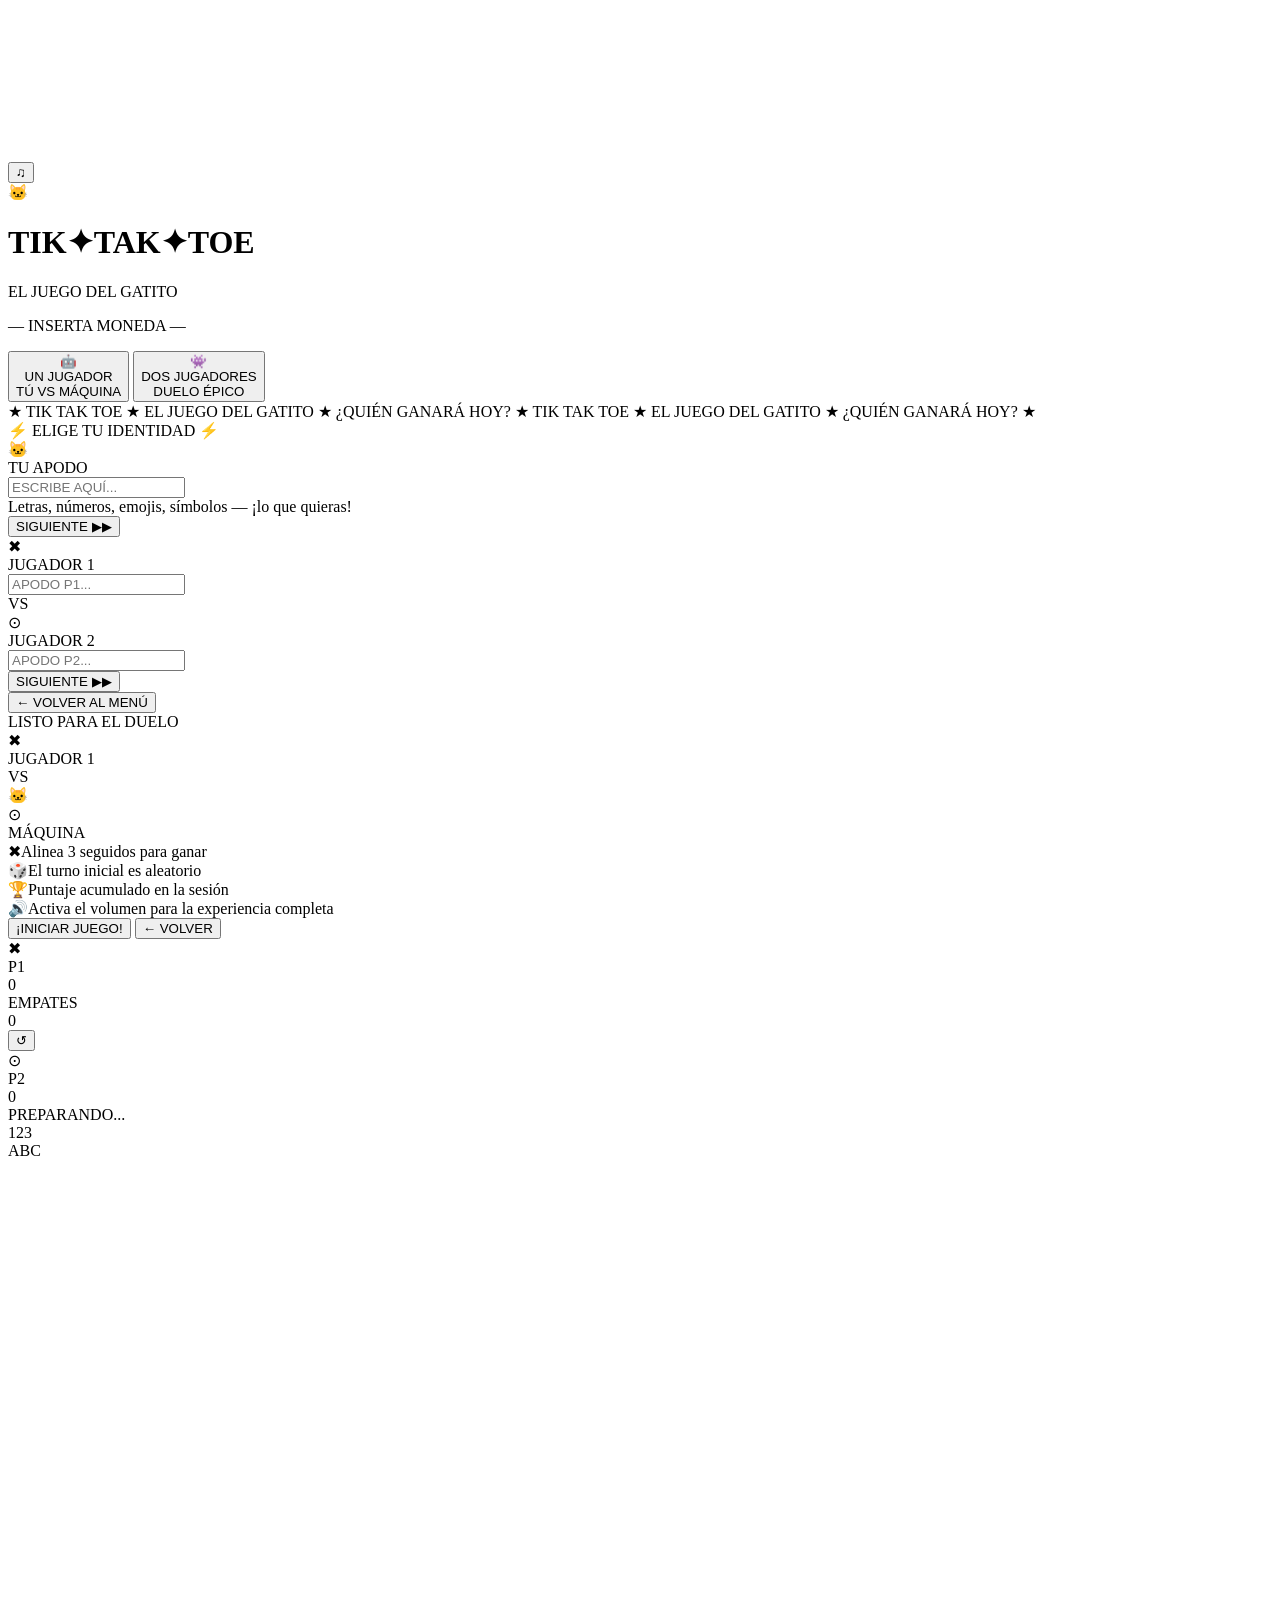
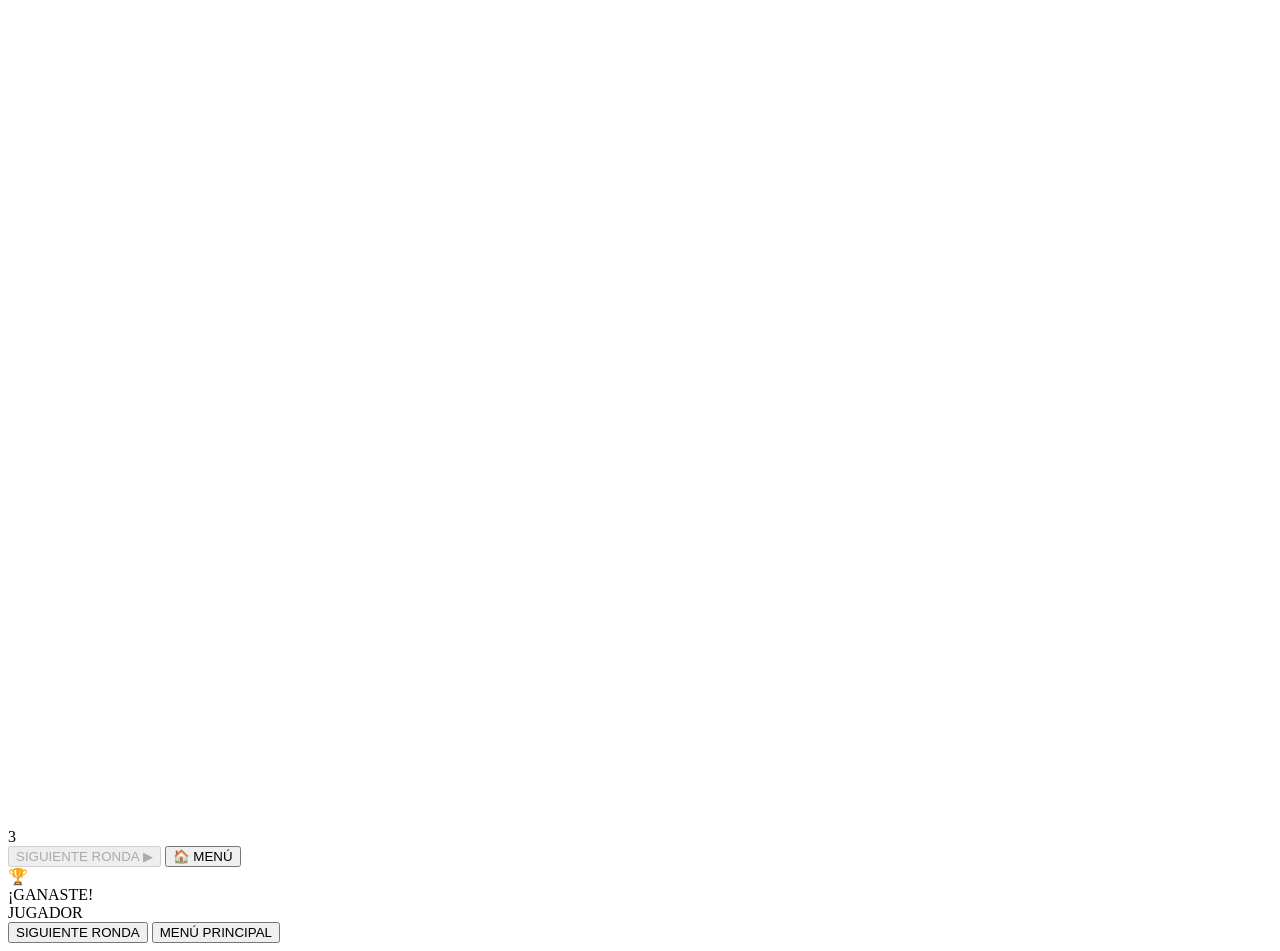
==== TikTakToe/index.html @ 28011b72 "Create index.html" ====
<!DOCTYPE html>
<html lang="es">
<head>
  <meta charset="UTF-8" />
  <meta name="viewport" content="width=device-width, initial-scale=1.0" />
  <title>TIK TAK TOE</title>
  <link rel="preconnect" href="https://fonts.googleapis.com" />
  <link rel="preconnect" href="https://fonts.gstatic.com" crossorigin />
  <link href="https://fonts.googleapis.com/css2?family=Press+Start+2P&family=VT323:wght@400&family=Rajdhani:wght@300;600;700&display=swap" rel="stylesheet" />
  <link rel="stylesheet" href="style.css" />
</head>
<body>

  <!-- BACKGROUND LAYERS -->
  <canvas id="stars"></canvas>
  <div class="bg-grid"></div>
  <div class="bg-orbs">
    <div class="orb orb1"></div>
    <div class="orb orb2"></div>
    <div class="orb orb3"></div>
  </div>

  <!-- AUDIO TOGGLE -->
  <button id="audio-toggle" class="audio-btn" title="Alternar música">♫</button>

  <!-- SPEECH BUBBLE -->
  <div id="speech-bubble" class="speech-bubble hidden">
    <span id="speech-text"></span>
  </div>

  <!-- ═══════════════════════════════════
       SCREEN 1 — MENÚ PRINCIPAL
       ═══════════════════════════════════ -->
  <div id="s-menu" class="screen active">
    <div class="menu-wrap">

      <div class="title-block">
        <div class="title-cat">🐱</div>
        <h1 class="title-arcade">
          <span class="ta-t">TIK</span><span class="ta-sep">✦</span><span class="ta-k">TAK</span><span class="ta-sep">✦</span><span class="ta-e">TOE</span>
        </h1>
        <p class="title-sub">EL JUEGO DEL GATITO</p>
        <p class="title-blink">— INSERTA MONEDA —</p>
      </div>

      <div class="mode-grid">
        <button class="mode-card" id="btn-solo">
          <div class="mc-deco top-left"></div>
          <div class="mc-deco top-right"></div>
          <div class="mc-deco bot-left"></div>
          <div class="mc-deco bot-right"></div>
          <div class="mc-icon">🤖</div>
          <div class="mc-title">UN JUGADOR</div>
          <div class="mc-sub">TÚ VS MÁQUINA</div>
        </button>

        <button class="mode-card" id="btn-duo">
          <div class="mc-deco top-left"></div>
          <div class="mc-deco top-right"></div>
          <div class="mc-deco bot-left"></div>
          <div class="mc-deco bot-right"></div>
          <div class="mc-icon">👾</div>
          <div class="mc-title">DOS JUGADORES</div>
          <div class="mc-sub">DUELO ÉPICO</div>
        </button>
      </div>

      <div class="ticker-wrap">
        <div class="ticker">
          <span>★ TIK TAK TOE ★ EL JUEGO DEL GATITO ★ ¿QUIÉN GANARÁ HOY? ★ TIK TAK TOE ★ EL JUEGO DEL GATITO ★ ¿QUIÉN GANARÁ HOY? ★ </span>
        </div>
      </div>
    </div>
  </div>

  <!-- ═══════════════════════════════════
       SCREEN 2 — REGISTRO DE NOMBRE
       ═══════════════════════════════════ -->
  <div id="s-register" class="screen">
    <div class="register-wrap">
      <div class="reg-hdr">⚡ ELIGE TU IDENTIDAD ⚡</div>

      <!-- SOLO FORM -->
      <div id="reg-solo" class="reg-form hidden">
        <div class="reg-avatar">🐱</div>
        <div class="reg-field-lbl">TU APODO</div>
        <div class="reg-input-wrap">
          <input id="inp-p1" class="reg-input" type="text" maxlength="14"
                 placeholder="ESCRIBE AQUÍ..." autocomplete="off" spellcheck="false" />
        </div>
        <div class="reg-hint">Letras, números, emojis, símbolos — ¡lo que quieras!</div>
        <button class="next-btn" id="btn-reg-solo">SIGUIENTE <span class="arr">▶▶</span></button>
      </div>

      <!-- DUO FORM -->
      <div id="reg-duo" class="reg-form hidden">
        <div class="duo-row">
          <div class="duo-side">
            <div class="reg-avatar x-clr">✖</div>
            <div class="reg-field-lbl">JUGADOR 1</div>
            <div class="reg-input-wrap x-wrap">
              <input id="inp-p1d" class="reg-input x-inp" type="text" maxlength="12"
                     placeholder="APODO P1..." autocomplete="off" spellcheck="false" />
            </div>
          </div>
          <div class="duo-vs">VS</div>
          <div class="duo-side">
            <div class="reg-avatar o-clr">⊙</div>
            <div class="reg-field-lbl">JUGADOR 2</div>
            <div class="reg-input-wrap o-wrap">
              <input id="inp-p2d" class="reg-input o-inp" type="text" maxlength="12"
                     placeholder="APODO P2..." autocomplete="off" spellcheck="false" />
            </div>
          </div>
        </div>
        <button class="next-btn" id="btn-reg-duo">SIGUIENTE <span class="arr">▶▶</span></button>
      </div>

      <button class="back-link" id="btn-back-reg">← VOLVER AL MENÚ</button>
    </div>
  </div>

  <!-- ═══════════════════════════════════
       SCREEN 3 — LOBBY
       ═══════════════════════════════════ -->
  <div id="s-lobby" class="screen">
    <div class="lobby-wrap">
      <div class="lobby-title">LISTO PARA EL DUELO</div>

      <div class="lobby-vs">
        <div class="lv-player x-side">
          <div class="lv-sym x-clr">✖</div>
          <div class="lv-name" id="lob-p1">JUGADOR 1</div>
        </div>
        <div class="lv-middle">
          <div class="lv-vs">VS</div>
          <div class="lv-cat">🐱</div>
        </div>
        <div class="lv-player o-side">
          <div class="lv-sym o-clr">⊙</div>
          <div class="lv-name" id="lob-p2">MÁQUINA</div>
        </div>
      </div>

      <div class="lobby-rules">
        <div class="lr-item"><span>✖</span>Alinea 3 seguidos para ganar</div>
        <div class="lr-item"><span>🎲</span>El turno inicial es aleatorio</div>
        <div class="lr-item"><span>🏆</span>Puntaje acumulado en la sesión</div>
        <div class="lr-item"><span>🔊</span>Activa el volumen para la experiencia completa</div>
      </div>

      <button class="start-btn" id="btn-launch">
        <span>¡INICIAR JUEGO!</span>
        <div class="start-ring"></div>
      </button>

      <button class="back-link" id="btn-back-lobby">← VOLVER</button>
    </div>
  </div>

  <!-- ═══════════════════════════════════
       SCREEN 4 — JUEGO
       ═══════════════════════════════════ -->
  <div id="s-game" class="screen">
    <div class="game-wrap">

      <!-- SCOREBOARD -->
      <div class="scoreboard">
        <div class="sb-card" id="sbc-left">
          <div class="sb-sym x-clr">✖</div>
          <div class="sb-name" id="sb-name-l">P1</div>
          <div class="sb-pts" id="sb-pts-l">0</div>
        </div>
        <div class="sb-mid">
          <div class="sb-draw-lbl">EMPATES</div>
          <div class="sb-draw-n" id="sb-draws">0</div>
          <button class="sb-rst" id="btn-sb-reset" title="Reiniciar puntaje">↺</button>
        </div>
        <div class="sb-card" id="sbc-right">
          <div class="sb-sym o-clr">⊙</div>
          <div class="sb-name" id="sb-name-r">P2</div>
          <div class="sb-pts" id="sb-pts-r">0</div>
        </div>
      </div>

      <!-- TURN BAR -->
      <div class="turn-bar">
        <div class="turn-led" id="turn-led"></div>
        <div class="turn-txt" id="turn-txt">PREPARANDO...</div>
      </div>

      <!-- BOARD -->
      <div class="board-shell">
        <!-- Column labels -->
        <div class="col-labels">
          <span></span><span>1</span><span>2</span><span>3</span>
        </div>
        <div class="board-inner">
          <!-- Row labels -->
          <div class="row-labels">
            <span>A</span><span>B</span><span>C</span>
          </div>
          <div class="board" id="board">
            <div class="cell" data-i="0" data-row="A" data-col="1"></div>
            <div class="cell" data-i="1" data-row="A" data-col="2"></div>
            <div class="cell" data-i="2" data-row="A" data-col="3"></div>
            <div class="cell" data-i="3" data-row="B" data-col="1"></div>
            <div class="cell" data-i="4" data-row="B" data-col="2"></div>
            <div class="cell" data-i="5" data-row="B" data-col="3"></div>
            <div class="cell" data-i="6" data-row="C" data-col="1"></div>
            <div class="cell" data-i="7" data-row="C" data-col="2"></div>
            <div class="cell" data-i="8" data-row="C" data-col="3"></div>
            <svg class="win-svg" id="win-svg" viewBox="0 0 300 300">
              <line id="win-line" x1="0" y1="0" x2="0" y2="0"/>
            </svg>
          </div>
        </div>
      </div>

      <!-- COUNTDOWN OVERLAY (over board) -->
      <div id="cd-overlay" class="cd-overlay hidden">
        <div class="cd-num" id="cd-num">3</div>
      </div>

      <!-- GAME BUTTONS -->
      <div class="game-actions">
        <button class="g-btn primary" id="btn-next" disabled>SIGUIENTE RONDA ▶</button>
        <button class="g-btn ghost"   id="btn-home">🏠 MENÚ</button>
      </div>

    </div>
  </div>

  <!-- ═══════════════════════════════════
       MODAL RESULTADO
       ═══════════════════════════════════ -->
  <div id="modal" class="modal hidden">
    <div class="modal-box">
      <div class="modal-emoji" id="m-emoji">🏆</div>
      <div class="modal-title" id="m-title">¡GANASTE!</div>
      <div class="modal-sub"   id="m-sub">JUGADOR</div>
      <div class="modal-actions">
        <button class="g-btn primary" id="m-btn-next">SIGUIENTE RONDA</button>
        <button class="g-btn ghost"   id="m-btn-menu">MENÚ PRINCIPAL</button>
      </div>
    </div>
  </div>

  <script src="game.js"></script>
</body>
</html>
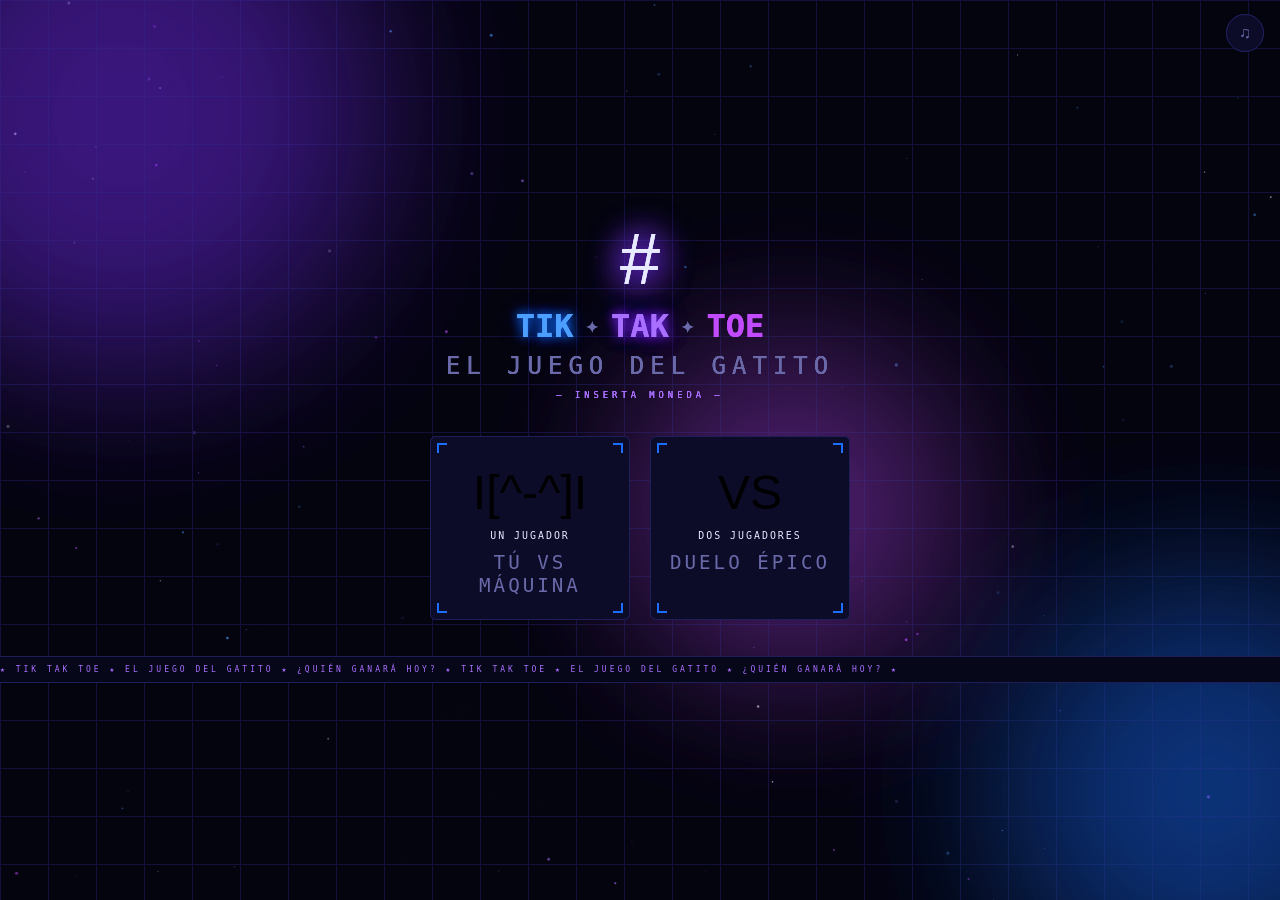
==== commit 95624571: "Update index.html" ====
--- a/TikTakToe/index.html
+++ b/TikTakToe/index.html
@@ -35,7 +35,7 @@
     <div class="menu-wrap">
 
       <div class="title-block">
-        <div class="title-cat">🐱</div>
+        <div class="title-cat">#</div>
         <h1 class="title-arcade">
           <span class="ta-t">TIK</span><span class="ta-sep">✦</span><span class="ta-k">TAK</span><span class="ta-sep">✦</span><span class="ta-e">TOE</span>
         </h1>
@@ -49,7 +49,7 @@
           <div class="mc-deco top-right"></div>
           <div class="mc-deco bot-left"></div>
           <div class="mc-deco bot-right"></div>
-          <div class="mc-icon">🤖</div>
+          <div class="mc-icon">I[^-^]I</div>
           <div class="mc-title">UN JUGADOR</div>
           <div class="mc-sub">TÚ VS MÁQUINA</div>
         </button>
@@ -59,7 +59,7 @@
           <div class="mc-deco top-right"></div>
           <div class="mc-deco bot-left"></div>
           <div class="mc-deco bot-right"></div>
-          <div class="mc-icon">👾</div>
+          <div class="mc-icon">VS</div>
           <div class="mc-title">DOS JUGADORES</div>
           <div class="mc-sub">DUELO ÉPICO</div>
         </button>
@@ -78,17 +78,17 @@
        ═══════════════════════════════════ -->
   <div id="s-register" class="screen">
     <div class="register-wrap">
-      <div class="reg-hdr">⚡ ELIGE TU IDENTIDAD ⚡</div>
+      <div class="reg-hdr">ELIGE TU APODO</div>
 
       <!-- SOLO FORM -->
       <div id="reg-solo" class="reg-form hidden">
-        <div class="reg-avatar">🐱</div>
+        <div class="reg-avatar">#</div>
         <div class="reg-field-lbl">TU APODO</div>
         <div class="reg-input-wrap">
           <input id="inp-p1" class="reg-input" type="text" maxlength="14"
                  placeholder="ESCRIBE AQUÍ..." autocomplete="off" spellcheck="false" />
         </div>
-        <div class="reg-hint">Letras, números, emojis, símbolos — ¡lo que quieras!</div>
+        <div class="reg-hint">PON TU APODO COMO QUIERAS</div>
         <button class="next-btn" id="btn-reg-solo">SIGUIENTE <span class="arr">▶▶</span></button>
       </div>
 
@@ -113,10 +113,10 @@
             </div>
           </div>
         </div>
-        <button class="next-btn" id="btn-reg-duo">SIGUIENTE <span class="arr">▶▶</span></button>
-      </div>
-
-      <button class="back-link" id="btn-back-reg">← VOLVER AL MENÚ</button>
+        <button class="next-btn" id="btn-reg-duo">SIGUIENTE <span class="arr">--></span></button>
+      </div>
+
+      <button class="back-link" id="btn-back-reg">← VOLVER AL MENU</button>
     </div>
   </div>
 
@@ -134,7 +134,7 @@
         </div>
         <div class="lv-middle">
           <div class="lv-vs">VS</div>
-          <div class="lv-cat">🐱</div>
+          <div class="lv-cat">#</div>
         </div>
         <div class="lv-player o-side">
           <div class="lv-sym o-clr">⊙</div>
@@ -143,10 +143,9 @@
       </div>
 
       <div class="lobby-rules">
-        <div class="lr-item"><span>✖</span>Alinea 3 seguidos para ganar</div>
-        <div class="lr-item"><span>🎲</span>El turno inicial es aleatorio</div>
-        <div class="lr-item"><span>🏆</span>Puntaje acumulado en la sesión</div>
-        <div class="lr-item"><span>🔊</span>Activa el volumen para la experiencia completa</div>
+        <div class="lr-item"><span>X/O</span>Alinea 3 seguidos para ganar</div>
+        <div class="lr-item"><span>[/]</span>El turno inicial es aleatorio</div>
+        <div class="lr-item"><span>[A+]</span>Puntaje acumulado en la sesión</div>
       </div>
 
       <button class="start-btn" id="btn-launch">
@@ -225,7 +224,7 @@
       <!-- GAME BUTTONS -->
       <div class="game-actions">
         <button class="g-btn primary" id="btn-next" disabled>SIGUIENTE RONDA ▶</button>
-        <button class="g-btn ghost"   id="btn-home">🏠 MENÚ</button>
+        <button class="g-btn ghost"   id="btn-home">MENU</button>
       </div>
 
     </div>
@@ -236,7 +235,7 @@
        ═══════════════════════════════════ -->
   <div id="modal" class="modal hidden">
     <div class="modal-box">
-      <div class="modal-emoji" id="m-emoji">🏆</div>
+      <div class="modal-emoji" id="m-emoji">T[^.^]T</div>
       <div class="modal-title" id="m-title">¡GANASTE!</div>
       <div class="modal-sub"   id="m-sub">JUGADOR</div>
       <div class="modal-actions">
@@ -249,3 +248,503 @@
   <script src="game.js"></script>
 </body>
 </html>
+<!DOCTYPE html>
+<html lang="es">
+<head>
+  <meta charset="UTF-8" />
+  <meta name="viewport" content="width=device-width, initial-scale=1.0" />
+  <title>TIK TAK TOE</title>
+  <link rel="preconnect" href="https://fonts.googleapis.com" />
+  <link rel="preconnect" href="https://fonts.gstatic.com" crossorigin />
+  <link href="https://fonts.googleapis.com/css2?family=Press+Start+2P&family=VT323:wght@400&family=Rajdhani:wght@300;600;700&display=swap" rel="stylesheet" />
+  <link rel="stylesheet" href="style.css" />
+</head>
+<body>
+
+  <!-- BACKGROUND LAYERS -->
+  <canvas id="stars"></canvas>
+  <div class="bg-grid"></div>
+  <div class="bg-orbs">
+    <div class="orb orb1"></div>
+    <div class="orb orb2"></div>
+    <div class="orb orb3"></div>
+  </div>
+
+  <!-- AUDIO TOGGLE -->
+  <button id="audio-toggle" class="audio-btn" title="Alternar música">♫</button>
+
+  <!-- SPEECH BUBBLE -->
+  <div id="speech-bubble" class="speech-bubble hidden">
+    <span id="speech-text"></span>
+  </div>
+
+  <!-- ═══════════════════════════════════
+       SCREEN 1 — MENÚ PRINCIPAL
+       ═══════════════════════════════════ -->
+  <div id="s-menu" class="screen active">
+    <div class="menu-wrap">
+
+      <div class="title-block">
+        <div class="title-cat">#</div>
+        <h1 class="title-arcade">
+          <span class="ta-t">TIK</span><span class="ta-sep">✦</span><span class="ta-k">TAK</span><span class="ta-sep">✦</span><span class="ta-e">TOE</span>
+        </h1>
+        <p class="title-sub">EL JUEGO DEL GATITO</p>
+        <p class="title-blink">— INSERTA MONEDA —</p>
+      </div>
+
+      <div class="mode-grid">
+        <button class="mode-card" id="btn-solo">
+          <div class="mc-deco top-left"></div>
+          <div class="mc-deco top-right"></div>
+          <div class="mc-deco bot-left"></div>
+          <div class="mc-deco bot-right"></div>
+          <div class="mc-icon">I[^-^]I</div>
+          <div class="mc-title">UN JUGADOR</div>
+          <div class="mc-sub">TÚ VS MÁQUINA</div>
+        </button>
+
+        <button class="mode-card" id="btn-duo">
+          <div class="mc-deco top-left"></div>
+          <div class="mc-deco top-right"></div>
+          <div class="mc-deco bot-left"></div>
+          <div class="mc-deco bot-right"></div>
+          <div class="mc-icon">VS</div>
+          <div class="mc-title">DOS JUGADORES</div>
+          <div class="mc-sub">DUELO ÉPICO</div>
+        </button>
+      </div>
+
+      <div class="ticker-wrap">
+        <div class="ticker">
+          <span>★ TIK TAK TOE ★ EL JUEGO DEL GATITO ★ ¿QUIÉN GANARÁ HOY? ★ TIK TAK TOE ★ EL JUEGO DEL GATITO ★ ¿QUIÉN GANARÁ HOY? ★ </span>
+        </div>
+      </div>
+    </div>
+  </div>
+
+  <!-- ═══════════════════════════════════
+       SCREEN 2 — REGISTRO DE NOMBRE
+       ═══════════════════════════════════ -->
+  <div id="s-register" class="screen">
+    <div class="register-wrap">
+      <div class="reg-hdr">ELIGE TU APODO</div>
+
+      <!-- SOLO FORM -->
+      <div id="reg-solo" class="reg-form hidden">
+        <div class="reg-avatar">#</div>
+        <div class="reg-field-lbl">TU APODO</div>
+        <div class="reg-input-wrap">
+          <input id="inp-p1" class="reg-input" type="text" maxlength="14"
+                 placeholder="ESCRIBE AQUÍ..." autocomplete="off" spellcheck="false" />
+        </div>
+        <div class="reg-hint">PON TU APODO COMO QUIERAS</div>
+        <button class="next-btn" id="btn-reg-solo">SIGUIENTE <span class="arr">▶▶</span></button>
+      </div>
+
+      <!-- DUO FORM -->
+      <div id="reg-duo" class="reg-form hidden">
+        <div class="duo-row">
+          <div class="duo-side">
+            <div class="reg-avatar x-clr">✖</div>
+            <div class="reg-field-lbl">JUGADOR 1</div>
+            <div class="reg-input-wrap x-wrap">
+              <input id="inp-p1d" class="reg-input x-inp" type="text" maxlength="12"
+                     placeholder="APODO P1..." autocomplete="off" spellcheck="false" />
+            </div>
+          </div>
+          <div class="duo-vs">VS</div>
+          <div class="duo-side">
+            <div class="reg-avatar o-clr">⊙</div>
+            <div class="reg-field-lbl">JUGADOR 2</div>
+            <div class="reg-input-wrap o-wrap">
+              <input id="inp-p2d" class="reg-input o-inp" type="text" maxlength="12"
+                     placeholder="APODO P2..." autocomplete="off" spellcheck="false" />
+            </div>
+          </div>
+        </div>
+        <button class="next-btn" id="btn-reg-duo">SIGUIENTE <span class="arr">--></span></button>
+      </div>
+
+      <button class="back-link" id="btn-back-reg">← VOLVER AL MENU</button>
+    </div>
+  </div>
+
+  <!-- ═══════════════════════════════════
+       SCREEN 3 — LOBBY
+       ═══════════════════════════════════ -->
+  <div id="s-lobby" class="screen">
+    <div class="lobby-wrap">
+      <div class="lobby-title">LISTO PARA EL DUELO</div>
+
+      <div class="lobby-vs">
+        <div class="lv-player x-side">
+          <div class="lv-sym x-clr">✖</div>
+          <div class="lv-name" id="lob-p1">JUGADOR 1</div>
+        </div>
+        <div class="lv-middle">
+          <div class="lv-vs">VS</div>
+          <div class="lv-cat">#</div>
+        </div>
+        <div class="lv-player o-side">
+          <div class="lv-sym o-clr">⊙</div>
+          <div class="lv-name" id="lob-p2">MÁQUINA</div>
+        </div>
+      </div>
+
+      <div class="lobby-rules">
+        <div class="lr-item"><span>X/O</span>Alinea 3 seguidos para ganar</div>
+        <div class="lr-item"><span>[/]</span>El turno inicial es aleatorio</div>
+        <div class="lr-item"><span>[A+]</span>Puntaje acumulado en la sesión</div>
+      </div>
+
+      <button class="start-btn" id="btn-launch">
+        <span>¡INICIAR JUEGO!</span>
+        <div class="start-ring"></div>
+      </button>
+
+      <button class="back-link" id="btn-back-lobby">← VOLVER</button>
+    </div>
+  </div>
+
+  <!-- ═══════════════════════════════════
+       SCREEN 4 — JUEGO
+       ═══════════════════════════════════ -->
+  <div id="s-game" class="screen">
+    <div class="game-wrap">
+
+      <!-- SCOREBOARD -->
+      <div class="scoreboard">
+        <div class="sb-card" id="sbc-left">
+          <div class="sb-sym x-clr">✖</div>
+          <div class="sb-name" id="sb-name-l">P1</div>
+          <div class="sb-pts" id="sb-pts-l">0</div>
+        </div>
+        <div class="sb-mid">
+          <div class="sb-draw-lbl">EMPATES</div>
+          <div class="sb-draw-n" id="sb-draws">0</div>
+          <button class="sb-rst" id="btn-sb-reset" title="Reiniciar puntaje">↺</button>
+        </div>
+        <div class="sb-card" id="sbc-right">
+          <div class="sb-sym o-clr">⊙</div>
+          <div class="sb-name" id="sb-name-r">P2</div>
+          <div class="sb-pts" id="sb-pts-r">0</div>
+        </div>
+      </div>
+
+      <!-- TURN BAR -->
+      <div class="turn-bar">
+        <div class="turn-led" id="turn-led"></div>
+        <div class="turn-txt" id="turn-txt">PREPARANDO...</div>
+      </div>
+
+      <!-- BOARD -->
+      <div class="board-shell">
+        <!-- Column labels -->
+        <div class="col-labels">
+          <span></span><span>1</span><span>2</span><span>3</span>
+        </div>
+        <div class="board-inner">
+          <!-- Row labels -->
+          <div class="row-labels">
+            <span>A</span><span>B</span><span>C</span>
+          </div>
+          <div class="board" id="board">
+            <div class="cell" data-i="0" data-row="A" data-col="1"></div>
+            <div class="cell" data-i="1" data-row="A" data-col="2"></div>
+            <div class="cell" data-i="2" data-row="A" data-col="3"></div>
+            <div class="cell" data-i="3" data-row="B" data-col="1"></div>
+            <div class="cell" data-i="4" data-row="B" data-col="2"></div>
+            <div class="cell" data-i="5" data-row="B" data-col="3"></div>
+            <div class="cell" data-i="6" data-row="C" data-col="1"></div>
+            <div class="cell" data-i="7" data-row="C" data-col="2"></div>
+            <div class="cell" data-i="8" data-row="C" data-col="3"></div>
+            <svg class="win-svg" id="win-svg" viewBox="0 0 300 300">
+              <line id="win-line" x1="0" y1="0" x2="0" y2="0"/>
+            </svg>
+          </div>
+        </div>
+      </div>
+
+      <!-- COUNTDOWN OVERLAY (over board) -->
+      <div id="cd-overlay" class="cd-overlay hidden">
+        <div class="cd-num" id="cd-num">3</div>
+      </div>
+
+      <!-- GAME BUTTONS -->
+      <div class="game-actions">
+        <button class="g-btn primary" id="btn-next" disabled>SIGUIENTE RONDA ▶</button>
+        <button class="g-btn ghost"   id="btn-home">MENU</button>
+      </div>
+
+    </div>
+  </div>
+
+  <!-- ═══════════════════════════════════
+       MODAL RESULTADO
+       ═══════════════════════════════════ -->
+  <div id="modal" class="modal hidden">
+    <div class="modal-box">
+      <div class="modal-emoji" id="m-emoji">T[^.^]T</div>
+      <div class="modal-title" id="m-title">¡GANASTE!</div>
+      <div class="modal-sub"   id="m-sub">JUGADOR</div>
+      <div class="modal-actions">
+        <button class="g-btn primary" id="m-btn-next">SIGUIENTE RONDA</button>
+        <button class="g-btn ghost"   id="m-btn-menu">MENÚ PRINCIPAL</button>
+      </div>
+    </div>
+  </div>
+
+  <script src="game.js"></script>
+</body>
+</html>
+<!DOCTYPE html>
+<html lang="es">
+<head>
+  <meta charset="UTF-8" />
+  <meta name="viewport" content="width=device-width, initial-scale=1.0" />
+  <title>TIK TAK TOE</title>
+  <link rel="preconnect" href="https://fonts.googleapis.com" />
+  <link rel="preconnect" href="https://fonts.gstatic.com" crossorigin />
+  <link href="https://fonts.googleapis.com/css2?family=Press+Start+2P&family=VT323:wght@400&family=Rajdhani:wght@300;600;700&display=swap" rel="stylesheet" />
+  <link rel="stylesheet" href="style.css" />
+</head>
+<body>
+
+  <!-- BACKGROUND LAYERS -->
+  <canvas id="stars"></canvas>
+  <div class="bg-grid"></div>
+  <div class="bg-orbs">
+    <div class="orb orb1"></div>
+    <div class="orb orb2"></div>
+    <div class="orb orb3"></div>
+  </div>
+
+  <!-- AUDIO TOGGLE -->
+  <button id="audio-toggle" class="audio-btn" title="Alternar música">♫</button>
+
+  <!-- SPEECH BUBBLE -->
+  <div id="speech-bubble" class="speech-bubble hidden">
+    <span id="speech-text"></span>
+  </div>
+
+  <!-- ═══════════════════════════════════
+       SCREEN 1 — MENÚ PRINCIPAL
+       ═══════════════════════════════════ -->
+  <div id="s-menu" class="screen active">
+    <div class="menu-wrap">
+
+      <div class="title-block">
+        <div class="title-cat">#</div>
+        <h1 class="title-arcade">
+          <span class="ta-t">TIK</span><span class="ta-sep">✦</span><span class="ta-k">TAK</span><span class="ta-sep">✦</span><span class="ta-e">TOE</span>
+        </h1>
+        <p class="title-sub">EL JUEGO DEL GATITO</p>
+        <p class="title-blink">— INSERTA MONEDA —</p>
+      </div>
+
+      <div class="mode-grid">
+        <button class="mode-card" id="btn-solo">
+          <div class="mc-deco top-left"></div>
+          <div class="mc-deco top-right"></div>
+          <div class="mc-deco bot-left"></div>
+          <div class="mc-deco bot-right"></div>
+          <div class="mc-icon">I[^-^]I</div>
+          <div class="mc-title">UN JUGADOR</div>
+          <div class="mc-sub">TÚ VS MÁQUINA</div>
+        </button>
+
+        <button class="mode-card" id="btn-duo">
+          <div class="mc-deco top-left"></div>
+          <div class="mc-deco top-right"></div>
+          <div class="mc-deco bot-left"></div>
+          <div class="mc-deco bot-right"></div>
+          <div class="mc-icon">VS</div>
+          <div class="mc-title">DOS JUGADORES</div>
+          <div class="mc-sub">DUELO ÉPICO</div>
+        </button>
+      </div>
+
+      <div class="ticker-wrap">
+        <div class="ticker">
+          <span>★ TIK TAK TOE ★ EL JUEGO DEL GATITO ★ ¿QUIÉN GANARÁ HOY? ★ TIK TAK TOE ★ EL JUEGO DEL GATITO ★ ¿QUIÉN GANARÁ HOY? ★ </span>
+        </div>
+      </div>
+    </div>
+  </div>
+
+  <!-- ═══════════════════════════════════
+       SCREEN 2 — REGISTRO DE NOMBRE
+       ═══════════════════════════════════ -->
+  <div id="s-register" class="screen">
+    <div class="register-wrap">
+      <div class="reg-hdr">ELIGE TU APODO</div>
+
+      <!-- SOLO FORM -->
+      <div id="reg-solo" class="reg-form hidden">
+        <div class="reg-avatar">#</div>
+        <div class="reg-field-lbl">TU APODO</div>
+        <div class="reg-input-wrap">
+          <input id="inp-p1" class="reg-input" type="text" maxlength="14"
+                 placeholder="ESCRIBE AQUÍ..." autocomplete="off" spellcheck="false" />
+        </div>
+        <div class="reg-hint">PON TU APODO COMO QUIERAS</div>
+        <button class="next-btn" id="btn-reg-solo">SIGUIENTE <span class="arr">▶▶</span></button>
+      </div>
+
+      <!-- DUO FORM -->
+      <div id="reg-duo" class="reg-form hidden">
+        <div class="duo-row">
+          <div class="duo-side">
+            <div class="reg-avatar x-clr">✖</div>
+            <div class="reg-field-lbl">JUGADOR 1</div>
+            <div class="reg-input-wrap x-wrap">
+              <input id="inp-p1d" class="reg-input x-inp" type="text" maxlength="12"
+                     placeholder="APODO P1..." autocomplete="off" spellcheck="false" />
+            </div>
+          </div>
+          <div class="duo-vs">VS</div>
+          <div class="duo-side">
+            <div class="reg-avatar o-clr">⊙</div>
+            <div class="reg-field-lbl">JUGADOR 2</div>
+            <div class="reg-input-wrap o-wrap">
+              <input id="inp-p2d" class="reg-input o-inp" type="text" maxlength="12"
+                     placeholder="APODO P2..." autocomplete="off" spellcheck="false" />
+            </div>
+          </div>
+        </div>
+        <button class="next-btn" id="btn-reg-duo">SIGUIENTE <span class="arr">--></span></button>
+      </div>
+
+      <button class="back-link" id="btn-back-reg">← VOLVER AL MENU</button>
+    </div>
+  </div>
+
+  <!-- ═══════════════════════════════════
+       SCREEN 3 — LOBBY
+       ═══════════════════════════════════ -->
+  <div id="s-lobby" class="screen">
+    <div class="lobby-wrap">
+      <div class="lobby-title">LISTO PARA EL DUELO</div>
+
+      <div class="lobby-vs">
+        <div class="lv-player x-side">
+          <div class="lv-sym x-clr">✖</div>
+          <div class="lv-name" id="lob-p1">JUGADOR 1</div>
+        </div>
+        <div class="lv-middle">
+          <div class="lv-vs">VS</div>
+          <div class="lv-cat">#</div>
+        </div>
+        <div class="lv-player o-side">
+          <div class="lv-sym o-clr">⊙</div>
+          <div class="lv-name" id="lob-p2">MÁQUINA</div>
+        </div>
+      </div>
+
+      <div class="lobby-rules">
+        <div class="lr-item"><span>X/O</span>Alinea 3 seguidos para ganar</div>
+        <div class="lr-item"><span>[/]</span>El turno inicial es aleatorio</div>
+        <div class="lr-item"><span>[A+]</span>Puntaje acumulado en la sesión</div>
+      </div>
+
+      <button class="start-btn" id="btn-launch">
+        <span>¡INICIAR JUEGO!</span>
+        <div class="start-ring"></div>
+      </button>
+
+      <button class="back-link" id="btn-back-lobby">← VOLVER</button>
+    </div>
+  </div>
+
+  <!-- ═══════════════════════════════════
+       SCREEN 4 — JUEGO
+       ═══════════════════════════════════ -->
+  <div id="s-game" class="screen">
+    <div class="game-wrap">
+
+      <!-- SCOREBOARD -->
+      <div class="scoreboard">
+        <div class="sb-card" id="sbc-left">
+          <div class="sb-sym x-clr">✖</div>
+          <div class="sb-name" id="sb-name-l">P1</div>
+          <div class="sb-pts" id="sb-pts-l">0</div>
+        </div>
+        <div class="sb-mid">
+          <div class="sb-draw-lbl">EMPATES</div>
+          <div class="sb-draw-n" id="sb-draws">0</div>
+          <button class="sb-rst" id="btn-sb-reset" title="Reiniciar puntaje">↺</button>
+        </div>
+        <div class="sb-card" id="sbc-right">
+          <div class="sb-sym o-clr">⊙</div>
+          <div class="sb-name" id="sb-name-r">P2</div>
+          <div class="sb-pts" id="sb-pts-r">0</div>
+        </div>
+      </div>
+
+      <!-- TURN BAR -->
+      <div class="turn-bar">
+        <div class="turn-led" id="turn-led"></div>
+        <div class="turn-txt" id="turn-txt">PREPARANDO...</div>
+      </div>
+
+      <!-- BOARD -->
+      <div class="board-shell">
+        <!-- Column labels -->
+        <div class="col-labels">
+          <span></span><span>1</span><span>2</span><span>3</span>
+        </div>
+        <div class="board-inner">
+          <!-- Row labels -->
+          <div class="row-labels">
+            <span>A</span><span>B</span><span>C</span>
+          </div>
+          <div class="board" id="board">
+            <div class="cell" data-i="0" data-row="A" data-col="1"></div>
+            <div class="cell" data-i="1" data-row="A" data-col="2"></div>
+            <div class="cell" data-i="2" data-row="A" data-col="3"></div>
+            <div class="cell" data-i="3" data-row="B" data-col="1"></div>
+            <div class="cell" data-i="4" data-row="B" data-col="2"></div>
+            <div class="cell" data-i="5" data-row="B" data-col="3"></div>
+            <div class="cell" data-i="6" data-row="C" data-col="1"></div>
+            <div class="cell" data-i="7" data-row="C" data-col="2"></div>
+            <div class="cell" data-i="8" data-row="C" data-col="3"></div>
+            <svg class="win-svg" id="win-svg" viewBox="0 0 300 300">
+              <line id="win-line" x1="0" y1="0" x2="0" y2="0"/>
+            </svg>
+          </div>
+        </div>
+      </div>
+
+      <!-- COUNTDOWN OVERLAY (over board) -->
+      <div id="cd-overlay" class="cd-overlay hidden">
+        <div class="cd-num" id="cd-num">3</div>
+      </div>
+
+      <!-- GAME BUTTONS -->
+      <div class="game-actions">
+        <button class="g-btn primary" id="btn-next" disabled>SIGUIENTE RONDA ▶</button>
+        <button class="g-btn ghost"   id="btn-home">MENU</button>
+      </div>
+
+    </div>
+  </div>
+
+  <!-- ═══════════════════════════════════
+       MODAL RESULTADO
+       ═══════════════════════════════════ -->
+  <div id="modal" class="modal hidden">
+    <div class="modal-box">
+      <div class="modal-emoji" id="m-emoji">T[^.^]T</div>
+      <div class="modal-title" id="m-title">¡GANASTE!</div>
+      <div class="modal-sub"   id="m-sub">JUGADOR</div>
+      <div class="modal-actions">
+        <button class="g-btn primary" id="m-btn-next">SIGUIENTE RONDA</button>
+        <button class="g-btn ghost"   id="m-btn-menu">MENÚ PRINCIPAL</button>
+      </div>
+    </div>
+  </div>
+
+  <script src="game.js"></script>
+</body>
+</html>
--- a/TikTakToe/style.css
+++ b/TikTakToe/style.css
@@ -0,0 +1,733 @@
+/* ═══════════════════════════════════════════════════════════════
+   TIK TAK TOE — Retro Blue / Purple / White / Black Design System
+   ═══════════════════════════════════════════════════════════════ */
+
+:root {
+  /* Palette */
+  --black:     #04040f;
+  --deep:      #07071a;
+  --panel:     #0c0c28;
+  --border:    #1e1e5a;
+  --blue:      #1a6fff;
+  --blue-lt:   #4d9fff;
+  --purple:    #7b2fff;
+  --purple-lt: #a96fff;
+  --violet:    #c24bff;
+  --white:     #e8eaff;
+  --white-dim: #6a6aaa;
+
+  /* Semantics */
+  --x-clr:    #ff4d8f;
+  --o-clr:    #4ddfff;
+  --win-clr:  #ffffff;
+
+  /* Glows */
+  --glow-blue:   0 0 12px #1a6fff88, 0 0 30px #1a6fff33;
+  --glow-purple: 0 0 12px #7b2fff88, 0 0 30px #7b2fff33;
+  --glow-white:  0 0 10px #ffffff66, 0 0 24px #ffffff22;
+  --glow-x:      0 0 10px #ff4d8f88, 0 0 24px #ff4d8f33;
+  --glow-o:      0 0 10px #4ddfff88, 0 0 24px #4ddfff33;
+
+  /* Fonts */
+  --f-arcade: 'Press Start 2P', monospace;
+  --f-vt:     'VT323', monospace;
+  --f-ui:     'Rajdhani', sans-serif;
+
+  /* Board */
+  --cell: min(27vw, 92px);
+  --gap:  4px;
+}
+
+*, *::before, *::after { box-sizing: border-box; margin: 0; padding: 0; }
+
+html, body {
+  height: 100%;
+  background: var(--black);
+  color: var(--white);
+  font-family: var(--f-ui);
+  overflow: hidden;
+  cursor: default;
+}
+
+/* ── BACKGROUND ─────────────────────────────────────────────── */
+#stars {
+  position: fixed; inset: 0; z-index: 0;
+  pointer-events: none;
+}
+
+.bg-grid {
+  position: fixed; inset: 0; z-index: 1;
+  background-image:
+    linear-gradient(var(--border) 1px, transparent 1px),
+    linear-gradient(90deg, var(--border) 1px, transparent 1px);
+  background-size: 48px 48px;
+  opacity: 0.25;
+  pointer-events: none;
+}
+
+.bg-orbs { position: fixed; inset: 0; z-index: 1; pointer-events: none; overflow: hidden; }
+.orb {
+  position: absolute;
+  border-radius: 50%;
+  filter: blur(90px);
+  opacity: 0.18;
+  animation: drift 18s ease-in-out infinite alternate;
+}
+.orb1 { width: 500px; height: 500px; background: var(--purple); top: -15%; left: -10%; animation-delay: 0s; }
+.orb2 { width: 400px; height: 400px; background: var(--blue);   bottom: -10%; right: -10%; animation-delay: -6s; }
+.orb3 { width: 300px; height: 300px; background: var(--violet); top: 40%; left: 50%; animation-delay: -12s; }
+@keyframes drift {
+  from { transform: translate(0,0) scale(1); }
+  to   { transform: translate(40px,30px) scale(1.12); }
+}
+
+/* ── AUDIO BTN ──────────────────────────────────────────────── */
+.audio-btn {
+  position: fixed; top: 14px; right: 16px; z-index: 900;
+  background: var(--panel);
+  border: 1px solid var(--border);
+  border-radius: 50%;
+  width: 38px; height: 38px;
+  color: var(--white-dim);
+  font-size: 1rem;
+  cursor: pointer;
+  transition: all .2s;
+  display: flex; align-items: center; justify-content: center;
+}
+.audio-btn:hover { border-color: var(--blue); color: var(--blue); box-shadow: var(--glow-blue); }
+.audio-btn.on    { border-color: var(--purple); color: var(--purple); box-shadow: var(--glow-purple); }
+
+/* ── SPEECH BUBBLE ──────────────────────────────────────────── */
+.speech-bubble {
+  position: fixed; bottom: 24px; left: 50%; transform: translateX(-50%);
+  z-index: 800;
+  background: var(--panel);
+  border: 1px solid var(--purple);
+  border-radius: 8px;
+  padding: 10px 22px;
+  font-family: var(--f-vt);
+  font-size: 1.5rem;
+  color: var(--white);
+  letter-spacing: 1px;
+  box-shadow: var(--glow-purple);
+  max-width: 90vw;
+  text-align: center;
+  animation: bubble-in 0.3s ease both;
+  pointer-events: none;
+}
+.speech-bubble::before {
+  content: '🔊';
+  margin-right: 8px;
+}
+.speech-bubble.hidden { display: none; }
+@keyframes bubble-in {
+  from { opacity: 0; transform: translateX(-50%) translateY(10px); }
+  to   { opacity: 1; transform: translateX(-50%) translateY(0); }
+}
+
+/* ── SCREENS ────────────────────────────────────────────────── */
+.screen {
+  position: fixed; inset: 0; z-index: 10;
+  display: flex; align-items: center; justify-content: center;
+  opacity: 0; pointer-events: none;
+  transition: opacity .35s ease;
+}
+.screen.active { opacity: 1; pointer-events: all; }
+
+/* ══════════════════════════════════════════════════
+   SCREEN 1 — MENÚ
+   ══════════════════════════════════════════════════ */
+.menu-wrap {
+  display: flex; flex-direction: column; align-items: center;
+  gap: 36px; width: 100%;
+}
+
+.title-block { text-align: center; display: flex; flex-direction: column; align-items: center; gap: 10px; }
+
+.title-cat {
+  font-size: clamp(2.5rem, 8vw, 4.5rem);
+  animation: cat-float 3s ease-in-out infinite;
+  filter: drop-shadow(0 0 18px #7b2fff);
+}
+@keyframes cat-float {
+  0%,100% { transform: translateY(0) rotate(-4deg); }
+  50%     { transform: translateY(-14px) rotate(4deg); }
+}
+
+.title-arcade {
+  font-family: var(--f-arcade);
+  font-size: clamp(1.1rem, 4.5vw, 2rem);
+  display: flex; align-items: center; gap: 12px;
+  line-height: 1;
+}
+.ta-t { color: var(--blue-lt); text-shadow: var(--glow-blue); }
+.ta-k { color: var(--purple-lt); text-shadow: var(--glow-purple); }
+.ta-e { color: var(--violet); text-shadow: 0 0 12px var(--violet), 0 0 30px var(--violet)55; }
+.ta-sep { color: var(--white-dim); font-size: 0.7em; }
+
+.title-sub {
+  font-family: var(--f-vt);
+  font-size: clamp(1.1rem, 3vw, 1.5rem);
+  color: var(--white-dim);
+  letter-spacing: 6px;
+}
+.title-blink {
+  font-family: var(--f-arcade);
+  font-size: clamp(0.38rem, 1.5vw, 0.55rem);
+  color: var(--purple-lt);
+  letter-spacing: 4px;
+  animation: blink 1.1s step-end infinite;
+}
+@keyframes blink { 0%,100%{ opacity:1 } 50%{ opacity:0 } }
+
+/* MODE CARDS */
+.mode-grid {
+  display: flex; gap: 20px; flex-wrap: wrap; justify-content: center;
+  padding: 0 16px;
+}
+
+.mode-card {
+  position: relative;
+  width: min(200px, 42vw);
+  padding: 28px 16px 22px;
+  background: var(--panel);
+  border: 1px solid var(--border);
+  border-radius: 6px;
+  cursor: pointer;
+  display: flex; flex-direction: column; align-items: center; gap: 10px;
+  transition: all .25s ease;
+  overflow: hidden;
+}
+.mode-card::before {
+  content: '';
+  position: absolute; inset: 0;
+  background: linear-gradient(135deg, var(--blue)10, var(--purple)10);
+  opacity: 0;
+  transition: opacity .25s;
+}
+.mode-card:hover {
+  border-color: var(--blue);
+  box-shadow: var(--glow-blue);
+  transform: translateY(-4px);
+}
+.mode-card:hover::before { opacity: 1; }
+.mode-card:active { transform: translateY(-1px) scale(.97); }
+
+/* Corner decorations */
+.mc-deco {
+  position: absolute;
+  width: 10px; height: 10px;
+  border-color: var(--blue);
+  border-style: solid;
+}
+.mc-deco.top-left  { top: 6px; left: 6px;  border-width: 2px 0 0 2px; }
+.mc-deco.top-right { top: 6px; right: 6px; border-width: 2px 2px 0 0; }
+.mc-deco.bot-left  { bottom: 6px; left: 6px;  border-width: 0 0 2px 2px; }
+.mc-deco.bot-right { bottom: 6px; right: 6px; border-width: 0 2px 2px 0; }
+
+.mc-icon  { font-size: clamp(2rem, 7vw, 3rem); }
+.mc-title {
+  font-family: var(--f-arcade);
+  font-size: clamp(0.42rem, 1.8vw, 0.62rem);
+  color: var(--white);
+  letter-spacing: 2px;
+  text-align: center;
+}
+.mc-sub {
+  font-family: var(--f-vt);
+  font-size: clamp(0.9rem, 3vw, 1.2rem);
+  color: var(--white-dim);
+  letter-spacing: 3px;
+}
+
+/* TICKER */
+.ticker-wrap {
+  width: 100%; overflow: hidden;
+  border-top: 1px solid var(--border);
+  border-bottom: 1px solid var(--border);
+  padding: 8px 0;
+  background: var(--deep);
+}
+.ticker {
+  display: flex; white-space: nowrap;
+  animation: ticker 22s linear infinite;
+}
+.ticker span {
+  font-family: var(--f-arcade);
+  font-size: clamp(0.38rem, 1.4vw, 0.5rem);
+  color: var(--purple-lt);
+  letter-spacing: 3px;
+  padding-right: 80px;
+}
+@keyframes ticker { from { transform: translateX(0); } to { transform: translateX(-50%); } }
+
+/* ══════════════════════════════════════════════════
+   SCREEN 2 — REGISTRO
+   ══════════════════════════════════════════════════ */
+.register-wrap {
+  display: flex; flex-direction: column; align-items: center; gap: 24px;
+  width: min(480px, 94vw);
+  background: var(--panel);
+  border: 1px solid var(--border);
+  border-radius: 10px;
+  padding: 36px 30px;
+  box-shadow: 0 0 60px #7b2fff18;
+}
+
+.reg-hdr {
+  font-family: var(--f-arcade);
+  font-size: clamp(0.5rem, 2.2vw, 0.75rem);
+  color: var(--purple-lt);
+  text-shadow: var(--glow-purple);
+  text-align: center; letter-spacing: 2px;
+}
+
+.reg-form { width: 100%; display: flex; flex-direction: column; align-items: center; gap: 18px; }
+.reg-form.hidden { display: none; }
+
+.reg-avatar { font-size: clamp(2rem, 8vw, 3rem); }
+.x-clr { color: var(--x-clr); text-shadow: var(--glow-x); }
+.o-clr { color: var(--o-clr); text-shadow: var(--glow-o); }
+
+.reg-field-lbl {
+  font-family: var(--f-vt);
+  font-size: clamp(1rem, 3vw, 1.4rem);
+  color: var(--white-dim);
+  letter-spacing: 4px;
+  text-align: center;
+}
+
+.reg-input-wrap {
+  width: 100%; position: relative;
+  border: 1px solid var(--border);
+  border-radius: 4px;
+  background: #000018;
+  padding: 2px;
+}
+.reg-input-wrap::after {
+  content: '';
+  position: absolute; inset: 0;
+  border-radius: 4px;
+  box-shadow: inset 0 0 12px #0000ff11;
+  pointer-events: none;
+}
+
+.reg-input {
+  width: 100%; padding: 14px 18px;
+  background: transparent;
+  border: none; outline: none;
+  color: var(--blue-lt);
+  font-family: var(--f-vt);
+  font-size: clamp(1.1rem, 4vw, 1.5rem);
+  letter-spacing: 3px;
+  text-transform: uppercase;
+  caret-color: var(--blue-lt);
+}
+.reg-input::placeholder { color: var(--border); }
+.reg-input:focus { color: var(--white); caret-color: var(--white); }
+.reg-input-wrap:focus-within {
+  border-color: var(--blue);
+  box-shadow: var(--glow-blue);
+}
+
+.x-wrap:focus-within { border-color: var(--x-clr); box-shadow: var(--glow-x); }
+.o-wrap:focus-within { border-color: var(--o-clr); box-shadow: var(--glow-o); }
+.x-inp { color: var(--x-clr); caret-color: var(--x-clr); }
+.o-inp { color: var(--o-clr); caret-color: var(--o-clr); }
+
+.reg-hint {
+  font-family: var(--f-vt);
+  font-size: clamp(0.85rem, 2.5vw, 1rem);
+  color: var(--white-dim);
+  letter-spacing: 1px; text-align: center;
+}
+
+/* DUO form */
+.duo-row { display: flex; gap: 16px; align-items: center; width: 100%; }
+.duo-side { flex: 1; display: flex; flex-direction: column; align-items: center; gap: 10px; }
+.duo-vs {
+  font-family: var(--f-arcade);
+  font-size: 0.75rem;
+  color: var(--white-dim);
+  flex-shrink: 0;
+}
+
+/* Buttons */
+.next-btn {
+  display: flex; align-items: center; gap: 12px;
+  padding: 14px 32px;
+  background: linear-gradient(135deg, var(--blue)33, var(--purple)33);
+  border: 2px solid var(--blue);
+  border-radius: 4px;
+  color: var(--blue-lt);
+  font-family: var(--f-arcade);
+  font-size: clamp(0.45rem, 1.8vw, 0.65rem);
+  letter-spacing: 3px; cursor: pointer;
+  transition: all .2s;
+  box-shadow: var(--glow-blue);
+  margin-top: 8px;
+}
+.next-btn:hover { background: linear-gradient(135deg, var(--blue)55, var(--purple)55); transform: scale(1.04); }
+.next-btn:active { transform: scale(.96); }
+.arr { font-size: 1em; letter-spacing: 0; }
+
+.back-link {
+  background: none; border: none;
+  font-family: var(--f-vt);
+  font-size: clamp(0.9rem, 2.5vw, 1.1rem);
+  color: var(--white-dim);
+  letter-spacing: 2px; cursor: pointer;
+  transition: color .2s;
+  padding: 6px 12px;
+}
+.back-link:hover { color: var(--white); }
+
+/* ══════════════════════════════════════════════════
+   SCREEN 3 — LOBBY
+   ══════════════════════════════════════════════════ */
+.lobby-wrap {
+  display: flex; flex-direction: column; align-items: center; gap: 28px;
+  width: min(460px, 94vw);
+  padding: 36px 28px;
+  background: var(--panel);
+  border: 1px solid var(--border);
+  border-radius: 10px;
+  box-shadow: 0 0 80px #1a6fff12;
+}
+
+.lobby-title {
+  font-family: var(--f-arcade);
+  font-size: clamp(0.5rem, 2vw, 0.72rem);
+  color: var(--white);
+  letter-spacing: 3px;
+  text-align: center;
+}
+
+.lobby-vs {
+  display: flex; align-items: center; gap: 20px; width: 100%;
+}
+.lv-player {
+  flex: 1; display: flex; flex-direction: column; align-items: center; gap: 8px;
+  padding: 16px 8px;
+  border-radius: 6px;
+  border: 1px solid var(--border);
+}
+.x-side { border-color: #ff4d8f55; background: #ff4d8f08; }
+.o-side { border-color: #4ddfff55; background: #4ddfff08; }
+.lv-sym { font-family: var(--f-vt); font-size: clamp(2rem, 8vw, 3.2rem); }
+.lv-name {
+  font-family: var(--f-vt); font-size: clamp(1rem, 3vw, 1.4rem);
+  color: var(--white); letter-spacing: 2px; text-align: center;
+  word-break: break-all;
+}
+
+.lv-middle { display: flex; flex-direction: column; align-items: center; gap: 6px; }
+.lv-vs {
+  font-family: var(--f-arcade); font-size: 0.7rem;
+  color: var(--white-dim); letter-spacing: 4px;
+}
+.lv-cat { font-size: 1.8rem; }
+
+.lobby-rules {
+  width: 100%; display: flex; flex-direction: column; gap: 8px;
+}
+.lr-item {
+  display: flex; gap: 12px; align-items: center;
+  font-family: var(--f-vt);
+  font-size: clamp(0.95rem, 3vw, 1.2rem);
+  color: var(--white-dim);
+  letter-spacing: 1px;
+}
+.lr-item span { font-size: 1.1em; min-width: 24px; text-align: center; }
+
+.start-btn {
+  position: relative;
+  padding: 18px 48px;
+  background: linear-gradient(135deg, var(--blue), var(--purple));
+  border: none; border-radius: 6px;
+  color: var(--white);
+  font-family: var(--f-arcade);
+  font-size: clamp(0.5rem, 2vw, 0.72rem);
+  letter-spacing: 4px; cursor: pointer;
+  transition: all .2s;
+  box-shadow: 0 0 24px #7b2fff66, 0 0 60px #1a6fff33;
+  overflow: hidden;
+}
+.start-btn:hover { transform: scale(1.06); box-shadow: 0 0 36px #7b2fffaa, 0 0 80px #1a6fff55; }
+.start-btn:active { transform: scale(.97); }
+.start-ring {
+  position: absolute; inset: -4px; border-radius: 10px;
+  border: 2px solid var(--white);
+  animation: ring-pulse 2s ease-in-out infinite;
+  pointer-events: none;
+}
+@keyframes ring-pulse { 0%,100%{ opacity:.3; transform:scale(1); } 50%{ opacity:.7; transform:scale(1.03); } }
+
+/* ══════════════════════════════════════════════════
+   SCREEN 4 — JUEGO
+   ══════════════════════════════════════════════════ */
+.game-wrap {
+  display: flex; flex-direction: column; align-items: center; gap: 12px;
+  width: min(480px, 96vw);
+  padding: 12px 10px;
+}
+
+/* ─ SCOREBOARD ─ */
+.scoreboard {
+  display: grid; grid-template-columns: 1fr auto 1fr; gap: 6px;
+  width: 100%;
+  background: var(--panel);
+  border: 1px solid var(--border);
+  border-radius: 8px;
+  padding: 12px 14px;
+}
+.sb-card {
+  display: flex; flex-direction: column; align-items: center; gap: 4px;
+  padding: 6px; border-radius: 6px;
+  transition: background .3s;
+}
+.sb-card.active { background: #ffffff08; }
+.sb-sym { font-family: var(--f-vt); font-size: 1.6rem; }
+.sb-name {
+  font-family: var(--f-vt); font-size: 0.75rem;
+  color: var(--white-dim); letter-spacing: 1px;
+  text-transform: uppercase; text-align: center;
+  max-width: 80px; overflow: hidden; text-overflow: ellipsis; white-space: nowrap;
+}
+.sb-pts {
+  font-family: var(--f-arcade); font-size: 1.8rem;
+  color: var(--white);
+}
+.sb-mid {
+  display: flex; flex-direction: column; align-items: center; justify-content: center; gap: 3px;
+}
+.sb-draw-lbl {
+  font-family: var(--f-vt); font-size: 0.65rem;
+  color: var(--white-dim); letter-spacing: 2px;
+}
+.sb-draw-n { font-family: var(--f-arcade); font-size: 1.1rem; color: var(--white-dim); }
+.sb-rst {
+  background: none; border: 1px solid var(--border); border-radius: 50%;
+  color: var(--white-dim); width: 26px; height: 26px;
+  font-size: 0.8rem; cursor: pointer;
+  display: flex; align-items: center; justify-content: center;
+  transition: all .2s; margin-top: 4px;
+}
+.sb-rst:hover { border-color: var(--blue); color: var(--blue); box-shadow: var(--glow-blue); transform: rotate(90deg); }
+
+/* ─ TURN BAR ─ */
+.turn-bar {
+  display: flex; align-items: center; gap: 10px;
+  font-family: var(--f-vt);
+  font-size: clamp(1rem, 3vw, 1.3rem);
+  letter-spacing: 2px; height: 30px;
+}
+.turn-led {
+  width: 10px; height: 10px; border-radius: 50%;
+  background: var(--blue);
+  box-shadow: 0 0 8px var(--blue);
+  animation: led-pulse 1s ease-in-out infinite;
+}
+.turn-led.x { background: var(--x-clr); box-shadow: 0 0 8px var(--x-clr); }
+.turn-led.o { background: var(--o-clr); box-shadow: 0 0 8px var(--o-clr); }
+@keyframes led-pulse { 0%,100%{ opacity:1 } 50%{ opacity:.35 } }
+.turn-txt { color: var(--white); }
+
+/* ─ BOARD ─ */
+.board-shell { position: relative; }
+
+.col-labels {
+  display: grid; grid-template-columns: 20px repeat(3, var(--cell));
+  gap: var(--gap); margin-bottom: 2px;
+  padding-left: 0;
+}
+.col-labels span {
+  text-align: center;
+  font-family: var(--f-vt); font-size: 1.1rem; color: var(--white-dim);
+  display: flex; align-items: center; justify-content: center;
+}
+
+.board-inner { display: flex; gap: var(--gap); }
+
+.row-labels {
+  display: flex; flex-direction: column;
+  gap: var(--gap); justify-content: stretch;
+}
+.row-labels span {
+  height: var(--cell);
+  display: flex; align-items: center; justify-content: center;
+  font-family: var(--f-vt); font-size: 1.1rem; color: var(--white-dim);
+  width: 20px;
+}
+
+.board {
+  display: grid;
+  grid-template-columns: repeat(3, var(--cell));
+  grid-template-rows:    repeat(3, var(--cell));
+  gap: var(--gap);
+  position: relative;
+  padding: 0;
+}
+
+/* Grid lines via gaps + outlines */
+.cell {
+  width: var(--cell); height: var(--cell);
+  background: var(--deep);
+  border: 1px solid var(--border);
+  border-radius: 4px;
+  display: flex; align-items: center; justify-content: center;
+  cursor: pointer;
+  font-size: calc(var(--cell) * 0.36);
+  position: relative; overflow: hidden;
+  transition: background .15s, border-color .15s;
+}
+.cell::before {
+  content: '';
+  position: absolute; inset: 0;
+  background: radial-gradient(circle at center, #4d9fff08, transparent 70%);
+  opacity: 0; transition: opacity .15s;
+}
+.cell:not(.played):hover { background: #1a1a4a; border-color: var(--blue); }
+.cell:not(.played):hover::before { opacity: 1; }
+.cell.played { cursor: default; }
+
+.mark {
+  display: block;
+  animation: mark-pop .22s cubic-bezier(.175,.885,.32,1.275) both;
+  font-family: var(--f-arcade);
+  font-size: calc(var(--cell) * 0.33);
+  line-height: 1;
+}
+@keyframes mark-pop {
+  from { transform: scale(0) rotate(-15deg); opacity: 0; }
+  to   { transform: scale(1) rotate(0deg);   opacity: 1; }
+}
+.mark.x { color: var(--x-clr); text-shadow: var(--glow-x); }
+.mark.o { color: var(--o-clr); text-shadow: var(--glow-o); }
+
+.cell.win-cell {
+  background: #ffffff08;
+  border-color: var(--white);
+  animation: win-flash .4s ease both;
+}
+@keyframes win-flash {
+  0%  { background: #ffffff22; }
+  100%{ background: #ffffff08; }
+}
+
+/* WIN LINE */
+.win-svg {
+  position: absolute; top: 0; left: 0; width: 100%; height: 100%;
+  pointer-events: none; z-index: 20; overflow: visible;
+}
+#win-line {
+  stroke: var(--white);
+  stroke-width: 4; stroke-linecap: round;
+  filter: drop-shadow(0 0 6px var(--white)) drop-shadow(0 0 14px var(--blue));
+  stroke-dasharray: 600; stroke-dashoffset: 600;
+  transition: stroke-dashoffset .55s ease;
+}
+#win-line.drawn { stroke-dashoffset: 0; }
+
+/* ─ COUNTDOWN ─ */
+.cd-overlay {
+  position: fixed; inset: 0; z-index: 600;
+  display: flex; align-items: center; justify-content: center;
+  background: rgba(4,4,15,.88);
+  backdrop-filter: blur(6px);
+}
+.cd-overlay.hidden { display: none; }
+.cd-num {
+  font-family: var(--f-arcade);
+  font-size: clamp(4rem, 20vw, 8rem);
+  color: var(--white);
+  text-shadow: 0 0 30px var(--purple), 0 0 60px var(--blue);
+  animation: cd-anim .8s ease both;
+}
+@keyframes cd-anim {
+  0%   { transform: scale(1.6); opacity: 0; }
+  40%  { transform: scale(.9);  opacity: 1; }
+  100% { transform: scale(1);   opacity: 1; }
+}
+
+/* ─ GAME BUTTONS ─ */
+.game-actions {
+  display: flex; gap: 10px; width: 100%; justify-content: center;
+}
+.g-btn {
+  padding: 12px 22px;
+  border-radius: 4px;
+  font-family: var(--f-arcade);
+  font-size: clamp(0.38rem, 1.5vw, 0.55rem);
+  letter-spacing: 2px; cursor: pointer;
+  transition: all .2s;
+}
+.g-btn.primary {
+  background: transparent;
+  border: 2px solid var(--blue);
+  color: var(--blue-lt);
+  box-shadow: 0 0 10px #1a6fff44;
+}
+.g-btn.primary:hover { background: #1a6fff15; box-shadow: var(--glow-blue); }
+.g-btn.primary:disabled { opacity: .3; cursor: not-allowed; box-shadow: none; transform: none !important; }
+.g-btn.ghost {
+  background: transparent;
+  border: 1px solid var(--border);
+  color: var(--white-dim);
+}
+.g-btn.ghost:hover { border-color: var(--white-dim); color: var(--white); background: #ffffff08; }
+
+/* ══════════════════════════════════════════════════
+   MODAL
+   ══════════════════════════════════════════════════ */
+.modal {
+  position: fixed; inset: 0; z-index: 700;
+  display: flex; align-items: center; justify-content: center;
+  background: rgba(4,4,15,.87);
+  backdrop-filter: blur(8px);
+}
+.modal.hidden { display: none; }
+
+.modal-box {
+  display: flex; flex-direction: column; align-items: center; gap: 14px;
+  padding: 44px 52px;
+  background: var(--panel);
+  border: 1px solid var(--blue);
+  border-radius: 10px;
+  box-shadow: var(--glow-blue), 0 0 80px #1a6fff18;
+  animation: modal-in .35s cubic-bezier(.175,.885,.32,1.275) both;
+  text-align: center;
+}
+@keyframes modal-in {
+  from { transform: scale(.75) translateY(20px); opacity: 0; }
+  to   { transform: scale(1) translateY(0); opacity: 1; }
+}
+
+.modal-emoji {
+  font-size: clamp(2.5rem, 10vw, 4rem);
+  animation: emoji-spin .5s ease both;
+}
+@keyframes emoji-spin {
+  from { transform: rotate(-20deg) scale(.5); opacity: 0; }
+  to   { transform: rotate(0) scale(1); opacity: 1; }
+}
+
+.modal-title {
+  font-family: var(--f-arcade);
+  font-size: clamp(0.7rem, 3vw, 1.1rem);
+  color: var(--white);
+  text-shadow: var(--glow-white);
+  letter-spacing: 4px;
+}
+.modal-sub {
+  font-family: var(--f-vt);
+  font-size: clamp(1rem, 3.5vw, 1.4rem);
+  color: var(--purple-lt);
+  letter-spacing: 3px;
+  text-transform: uppercase;
+}
+.modal-actions { display: flex; flex-direction: column; gap: 10px; width: 100%; margin-top: 8px; }
+
+/* Draw variant */
+.modal.draw .modal-box { border-color: var(--white-dim); box-shadow: none; }
+.modal.draw .modal-title { text-shadow: none; }
--- a/TikTakToe/style.css
+++ b/TikTakToe/style.css
@@ -0,0 +1,733 @@
+/* ═══════════════════════════════════════════════════════════════
+   TIK TAK TOE — Retro Blue / Purple / White / Black Design System
+   ═══════════════════════════════════════════════════════════════ */
+
+:root {
+  /* Palette */
+  --black:     #04040f;
+  --deep:      #07071a;
+  --panel:     #0c0c28;
+  --border:    #1e1e5a;
+  --blue:      #1a6fff;
+  --blue-lt:   #4d9fff;
+  --purple:    #7b2fff;
+  --purple-lt: #a96fff;
+  --violet:    #c24bff;
+  --white:     #e8eaff;
+  --white-dim: #6a6aaa;
+
+  /* Semantics */
+  --x-clr:    #ff4d8f;
+  --o-clr:    #4ddfff;
+  --win-clr:  #ffffff;
+
+  /* Glows */
+  --glow-blue:   0 0 12px #1a6fff88, 0 0 30px #1a6fff33;
+  --glow-purple: 0 0 12px #7b2fff88, 0 0 30px #7b2fff33;
+  --glow-white:  0 0 10px #ffffff66, 0 0 24px #ffffff22;
+  --glow-x:      0 0 10px #ff4d8f88, 0 0 24px #ff4d8f33;
+  --glow-o:      0 0 10px #4ddfff88, 0 0 24px #4ddfff33;
+
+  /* Fonts */
+  --f-arcade: 'Press Start 2P', monospace;
+  --f-vt:     'VT323', monospace;
+  --f-ui:     'Rajdhani', sans-serif;
+
+  /* Board */
+  --cell: min(27vw, 92px);
+  --gap:  4px;
+}
+
+*, *::before, *::after { box-sizing: border-box; margin: 0; padding: 0; }
+
+html, body {
+  height: 100%;
+  background: var(--black);
+  color: var(--white);
+  font-family: var(--f-ui);
+  overflow: hidden;
+  cursor: default;
+}
+
+/* ── BACKGROUND ─────────────────────────────────────────────── */
+#stars {
+  position: fixed; inset: 0; z-index: 0;
+  pointer-events: none;
+}
+
+.bg-grid {
+  position: fixed; inset: 0; z-index: 1;
+  background-image:
+    linear-gradient(var(--border) 1px, transparent 1px),
+    linear-gradient(90deg, var(--border) 1px, transparent 1px);
+  background-size: 48px 48px;
+  opacity: 0.25;
+  pointer-events: none;
+}
+
+.bg-orbs { position: fixed; inset: 0; z-index: 1; pointer-events: none; overflow: hidden; }
+.orb {
+  position: absolute;
+  border-radius: 50%;
+  filter: blur(90px);
+  opacity: 0.18;
+  animation: drift 18s ease-in-out infinite alternate;
+}
+.orb1 { width: 500px; height: 500px; background: var(--purple); top: -15%; left: -10%; animation-delay: 0s; }
+.orb2 { width: 400px; height: 400px; background: var(--blue);   bottom: -10%; right: -10%; animation-delay: -6s; }
+.orb3 { width: 300px; height: 300px; background: var(--violet); top: 40%; left: 50%; animation-delay: -12s; }
+@keyframes drift {
+  from { transform: translate(0,0) scale(1); }
+  to   { transform: translate(40px,30px) scale(1.12); }
+}
+
+/* ── AUDIO BTN ──────────────────────────────────────────────── */
+.audio-btn {
+  position: fixed; top: 14px; right: 16px; z-index: 900;
+  background: var(--panel);
+  border: 1px solid var(--border);
+  border-radius: 50%;
+  width: 38px; height: 38px;
+  color: var(--white-dim);
+  font-size: 1rem;
+  cursor: pointer;
+  transition: all .2s;
+  display: flex; align-items: center; justify-content: center;
+}
+.audio-btn:hover { border-color: var(--blue); color: var(--blue); box-shadow: var(--glow-blue); }
+.audio-btn.on    { border-color: var(--purple); color: var(--purple); box-shadow: var(--glow-purple); }
+
+/* ── SPEECH BUBBLE ──────────────────────────────────────────── */
+.speech-bubble {
+  position: fixed; bottom: 24px; left: 50%; transform: translateX(-50%);
+  z-index: 800;
+  background: var(--panel);
+  border: 1px solid var(--purple);
+  border-radius: 8px;
+  padding: 10px 22px;
+  font-family: var(--f-vt);
+  font-size: 1.5rem;
+  color: var(--white);
+  letter-spacing: 1px;
+  box-shadow: var(--glow-purple);
+  max-width: 90vw;
+  text-align: center;
+  animation: bubble-in 0.3s ease both;
+  pointer-events: none;
+}
+.speech-bubble::before {
+  content: '🔊';
+  margin-right: 8px;
+}
+.speech-bubble.hidden { display: none; }
+@keyframes bubble-in {
+  from { opacity: 0; transform: translateX(-50%) translateY(10px); }
+  to   { opacity: 1; transform: translateX(-50%) translateY(0); }
+}
+
+/* ── SCREENS ────────────────────────────────────────────────── */
+.screen {
+  position: fixed; inset: 0; z-index: 10;
+  display: flex; align-items: center; justify-content: center;
+  opacity: 0; pointer-events: none;
+  transition: opacity .35s ease;
+}
+.screen.active { opacity: 1; pointer-events: all; }
+
+/* ══════════════════════════════════════════════════
+   SCREEN 1 — MENÚ
+   ══════════════════════════════════════════════════ */
+.menu-wrap {
+  display: flex; flex-direction: column; align-items: center;
+  gap: 36px; width: 100%;
+}
+
+.title-block { text-align: center; display: flex; flex-direction: column; align-items: center; gap: 10px; }
+
+.title-cat {
+  font-size: clamp(2.5rem, 8vw, 4.5rem);
+  animation: cat-float 3s ease-in-out infinite;
+  filter: drop-shadow(0 0 18px #7b2fff);
+}
+@keyframes cat-float {
+  0%,100% { transform: translateY(0) rotate(-4deg); }
+  50%     { transform: translateY(-14px) rotate(4deg); }
+}
+
+.title-arcade {
+  font-family: var(--f-arcade);
+  font-size: clamp(1.1rem, 4.5vw, 2rem);
+  display: flex; align-items: center; gap: 12px;
+  line-height: 1;
+}
+.ta-t { color: var(--blue-lt); text-shadow: var(--glow-blue); }
+.ta-k { color: var(--purple-lt); text-shadow: var(--glow-purple); }
+.ta-e { color: var(--violet); text-shadow: 0 0 12px var(--violet), 0 0 30px var(--violet)55; }
+.ta-sep { color: var(--white-dim); font-size: 0.7em; }
+
+.title-sub {
+  font-family: var(--f-vt);
+  font-size: clamp(1.1rem, 3vw, 1.5rem);
+  color: var(--white-dim);
+  letter-spacing: 6px;
+}
+.title-blink {
+  font-family: var(--f-arcade);
+  font-size: clamp(0.38rem, 1.5vw, 0.55rem);
+  color: var(--purple-lt);
+  letter-spacing: 4px;
+  animation: blink 1.1s step-end infinite;
+}
+@keyframes blink { 0%,100%{ opacity:1 } 50%{ opacity:0 } }
+
+/* MODE CARDS */
+.mode-grid {
+  display: flex; gap: 20px; flex-wrap: wrap; justify-content: center;
+  padding: 0 16px;
+}
+
+.mode-card {
+  position: relative;
+  width: min(200px, 42vw);
+  padding: 28px 16px 22px;
+  background: var(--panel);
+  border: 1px solid var(--border);
+  border-radius: 6px;
+  cursor: pointer;
+  display: flex; flex-direction: column; align-items: center; gap: 10px;
+  transition: all .25s ease;
+  overflow: hidden;
+}
+.mode-card::before {
+  content: '';
+  position: absolute; inset: 0;
+  background: linear-gradient(135deg, var(--blue)10, var(--purple)10);
+  opacity: 0;
+  transition: opacity .25s;
+}
+.mode-card:hover {
+  border-color: var(--blue);
+  box-shadow: var(--glow-blue);
+  transform: translateY(-4px);
+}
+.mode-card:hover::before { opacity: 1; }
+.mode-card:active { transform: translateY(-1px) scale(.97); }
+
+/* Corner decorations */
+.mc-deco {
+  position: absolute;
+  width: 10px; height: 10px;
+  border-color: var(--blue);
+  border-style: solid;
+}
+.mc-deco.top-left  { top: 6px; left: 6px;  border-width: 2px 0 0 2px; }
+.mc-deco.top-right { top: 6px; right: 6px; border-width: 2px 2px 0 0; }
+.mc-deco.bot-left  { bottom: 6px; left: 6px;  border-width: 0 0 2px 2px; }
+.mc-deco.bot-right { bottom: 6px; right: 6px; border-width: 0 2px 2px 0; }
+
+.mc-icon  { font-size: clamp(2rem, 7vw, 3rem); }
+.mc-title {
+  font-family: var(--f-arcade);
+  font-size: clamp(0.42rem, 1.8vw, 0.62rem);
+  color: var(--white);
+  letter-spacing: 2px;
+  text-align: center;
+}
+.mc-sub {
+  font-family: var(--f-vt);
+  font-size: clamp(0.9rem, 3vw, 1.2rem);
+  color: var(--white-dim);
+  letter-spacing: 3px;
+}
+
+/* TICKER */
+.ticker-wrap {
+  width: 100%; overflow: hidden;
+  border-top: 1px solid var(--border);
+  border-bottom: 1px solid var(--border);
+  padding: 8px 0;
+  background: var(--deep);
+}
+.ticker {
+  display: flex; white-space: nowrap;
+  animation: ticker 22s linear infinite;
+}
+.ticker span {
+  font-family: var(--f-arcade);
+  font-size: clamp(0.38rem, 1.4vw, 0.5rem);
+  color: var(--purple-lt);
+  letter-spacing: 3px;
+  padding-right: 80px;
+}
+@keyframes ticker { from { transform: translateX(0); } to { transform: translateX(-50%); } }
+
+/* ══════════════════════════════════════════════════
+   SCREEN 2 — REGISTRO
+   ══════════════════════════════════════════════════ */
+.register-wrap {
+  display: flex; flex-direction: column; align-items: center; gap: 24px;
+  width: min(480px, 94vw);
+  background: var(--panel);
+  border: 1px solid var(--border);
+  border-radius: 10px;
+  padding: 36px 30px;
+  box-shadow: 0 0 60px #7b2fff18;
+}
+
+.reg-hdr {
+  font-family: var(--f-arcade);
+  font-size: clamp(0.5rem, 2.2vw, 0.75rem);
+  color: var(--purple-lt);
+  text-shadow: var(--glow-purple);
+  text-align: center; letter-spacing: 2px;
+}
+
+.reg-form { width: 100%; display: flex; flex-direction: column; align-items: center; gap: 18px; }
+.reg-form.hidden { display: none; }
+
+.reg-avatar { font-size: clamp(2rem, 8vw, 3rem); }
+.x-clr { color: var(--x-clr); text-shadow: var(--glow-x); }
+.o-clr { color: var(--o-clr); text-shadow: var(--glow-o); }
+
+.reg-field-lbl {
+  font-family: var(--f-vt);
+  font-size: clamp(1rem, 3vw, 1.4rem);
+  color: var(--white-dim);
+  letter-spacing: 4px;
+  text-align: center;
+}
+
+.reg-input-wrap {
+  width: 100%; position: relative;
+  border: 1px solid var(--border);
+  border-radius: 4px;
+  background: #000018;
+  padding: 2px;
+}
+.reg-input-wrap::after {
+  content: '';
+  position: absolute; inset: 0;
+  border-radius: 4px;
+  box-shadow: inset 0 0 12px #0000ff11;
+  pointer-events: none;
+}
+
+.reg-input {
+  width: 100%; padding: 14px 18px;
+  background: transparent;
+  border: none; outline: none;
+  color: var(--blue-lt);
+  font-family: var(--f-vt);
+  font-size: clamp(1.1rem, 4vw, 1.5rem);
+  letter-spacing: 3px;
+  text-transform: uppercase;
+  caret-color: var(--blue-lt);
+}
+.reg-input::placeholder { color: var(--border); }
+.reg-input:focus { color: var(--white); caret-color: var(--white); }
+.reg-input-wrap:focus-within {
+  border-color: var(--blue);
+  box-shadow: var(--glow-blue);
+}
+
+.x-wrap:focus-within { border-color: var(--x-clr); box-shadow: var(--glow-x); }
+.o-wrap:focus-within { border-color: var(--o-clr); box-shadow: var(--glow-o); }
+.x-inp { color: var(--x-clr); caret-color: var(--x-clr); }
+.o-inp { color: var(--o-clr); caret-color: var(--o-clr); }
+
+.reg-hint {
+  font-family: var(--f-vt);
+  font-size: clamp(0.85rem, 2.5vw, 1rem);
+  color: var(--white-dim);
+  letter-spacing: 1px; text-align: center;
+}
+
+/* DUO form */
+.duo-row { display: flex; gap: 16px; align-items: center; width: 100%; }
+.duo-side { flex: 1; display: flex; flex-direction: column; align-items: center; gap: 10px; }
+.duo-vs {
+  font-family: var(--f-arcade);
+  font-size: 0.75rem;
+  color: var(--white-dim);
+  flex-shrink: 0;
+}
+
+/* Buttons */
+.next-btn {
+  display: flex; align-items: center; gap: 12px;
+  padding: 14px 32px;
+  background: linear-gradient(135deg, var(--blue)33, var(--purple)33);
+  border: 2px solid var(--blue);
+  border-radius: 4px;
+  color: var(--blue-lt);
+  font-family: var(--f-arcade);
+  font-size: clamp(0.45rem, 1.8vw, 0.65rem);
+  letter-spacing: 3px; cursor: pointer;
+  transition: all .2s;
+  box-shadow: var(--glow-blue);
+  margin-top: 8px;
+}
+.next-btn:hover { background: linear-gradient(135deg, var(--blue)55, var(--purple)55); transform: scale(1.04); }
+.next-btn:active { transform: scale(.96); }
+.arr { font-size: 1em; letter-spacing: 0; }
+
+.back-link {
+  background: none; border: none;
+  font-family: var(--f-vt);
+  font-size: clamp(0.9rem, 2.5vw, 1.1rem);
+  color: var(--white-dim);
+  letter-spacing: 2px; cursor: pointer;
+  transition: color .2s;
+  padding: 6px 12px;
+}
+.back-link:hover { color: var(--white); }
+
+/* ══════════════════════════════════════════════════
+   SCREEN 3 — LOBBY
+   ══════════════════════════════════════════════════ */
+.lobby-wrap {
+  display: flex; flex-direction: column; align-items: center; gap: 28px;
+  width: min(460px, 94vw);
+  padding: 36px 28px;
+  background: var(--panel);
+  border: 1px solid var(--border);
+  border-radius: 10px;
+  box-shadow: 0 0 80px #1a6fff12;
+}
+
+.lobby-title {
+  font-family: var(--f-arcade);
+  font-size: clamp(0.5rem, 2vw, 0.72rem);
+  color: var(--white);
+  letter-spacing: 3px;
+  text-align: center;
+}
+
+.lobby-vs {
+  display: flex; align-items: center; gap: 20px; width: 100%;
+}
+.lv-player {
+  flex: 1; display: flex; flex-direction: column; align-items: center; gap: 8px;
+  padding: 16px 8px;
+  border-radius: 6px;
+  border: 1px solid var(--border);
+}
+.x-side { border-color: #ff4d8f55; background: #ff4d8f08; }
+.o-side { border-color: #4ddfff55; background: #4ddfff08; }
+.lv-sym { font-family: var(--f-vt); font-size: clamp(2rem, 8vw, 3.2rem); }
+.lv-name {
+  font-family: var(--f-vt); font-size: clamp(1rem, 3vw, 1.4rem);
+  color: var(--white); letter-spacing: 2px; text-align: center;
+  word-break: break-all;
+}
+
+.lv-middle { display: flex; flex-direction: column; align-items: center; gap: 6px; }
+.lv-vs {
+  font-family: var(--f-arcade); font-size: 0.7rem;
+  color: var(--white-dim); letter-spacing: 4px;
+}
+.lv-cat { font-size: 1.8rem; }
+
+.lobby-rules {
+  width: 100%; display: flex; flex-direction: column; gap: 8px;
+}
+.lr-item {
+  display: flex; gap: 12px; align-items: center;
+  font-family: var(--f-vt);
+  font-size: clamp(0.95rem, 3vw, 1.2rem);
+  color: var(--white-dim);
+  letter-spacing: 1px;
+}
+.lr-item span { font-size: 1.1em; min-width: 24px; text-align: center; }
+
+.start-btn {
+  position: relative;
+  padding: 18px 48px;
+  background: linear-gradient(135deg, var(--blue), var(--purple));
+  border: none; border-radius: 6px;
+  color: var(--white);
+  font-family: var(--f-arcade);
+  font-size: clamp(0.5rem, 2vw, 0.72rem);
+  letter-spacing: 4px; cursor: pointer;
+  transition: all .2s;
+  box-shadow: 0 0 24px #7b2fff66, 0 0 60px #1a6fff33;
+  overflow: hidden;
+}
+.start-btn:hover { transform: scale(1.06); box-shadow: 0 0 36px #7b2fffaa, 0 0 80px #1a6fff55; }
+.start-btn:active { transform: scale(.97); }
+.start-ring {
+  position: absolute; inset: -4px; border-radius: 10px;
+  border: 2px solid var(--white);
+  animation: ring-pulse 2s ease-in-out infinite;
+  pointer-events: none;
+}
+@keyframes ring-pulse { 0%,100%{ opacity:.3; transform:scale(1); } 50%{ opacity:.7; transform:scale(1.03); } }
+
+/* ══════════════════════════════════════════════════
+   SCREEN 4 — JUEGO
+   ══════════════════════════════════════════════════ */
+.game-wrap {
+  display: flex; flex-direction: column; align-items: center; gap: 12px;
+  width: min(480px, 96vw);
+  padding: 12px 10px;
+}
+
+/* ─ SCOREBOARD ─ */
+.scoreboard {
+  display: grid; grid-template-columns: 1fr auto 1fr; gap: 6px;
+  width: 100%;
+  background: var(--panel);
+  border: 1px solid var(--border);
+  border-radius: 8px;
+  padding: 12px 14px;
+}
+.sb-card {
+  display: flex; flex-direction: column; align-items: center; gap: 4px;
+  padding: 6px; border-radius: 6px;
+  transition: background .3s;
+}
+.sb-card.active { background: #ffffff08; }
+.sb-sym { font-family: var(--f-vt); font-size: 1.6rem; }
+.sb-name {
+  font-family: var(--f-vt); font-size: 0.75rem;
+  color: var(--white-dim); letter-spacing: 1px;
+  text-transform: uppercase; text-align: center;
+  max-width: 80px; overflow: hidden; text-overflow: ellipsis; white-space: nowrap;
+}
+.sb-pts {
+  font-family: var(--f-arcade); font-size: 1.8rem;
+  color: var(--white);
+}
+.sb-mid {
+  display: flex; flex-direction: column; align-items: center; justify-content: center; gap: 3px;
+}
+.sb-draw-lbl {
+  font-family: var(--f-vt); font-size: 0.65rem;
+  color: var(--white-dim); letter-spacing: 2px;
+}
+.sb-draw-n { font-family: var(--f-arcade); font-size: 1.1rem; color: var(--white-dim); }
+.sb-rst {
+  background: none; border: 1px solid var(--border); border-radius: 50%;
+  color: var(--white-dim); width: 26px; height: 26px;
+  font-size: 0.8rem; cursor: pointer;
+  display: flex; align-items: center; justify-content: center;
+  transition: all .2s; margin-top: 4px;
+}
+.sb-rst:hover { border-color: var(--blue); color: var(--blue); box-shadow: var(--glow-blue); transform: rotate(90deg); }
+
+/* ─ TURN BAR ─ */
+.turn-bar {
+  display: flex; align-items: center; gap: 10px;
+  font-family: var(--f-vt);
+  font-size: clamp(1rem, 3vw, 1.3rem);
+  letter-spacing: 2px; height: 30px;
+}
+.turn-led {
+  width: 10px; height: 10px; border-radius: 50%;
+  background: var(--blue);
+  box-shadow: 0 0 8px var(--blue);
+  animation: led-pulse 1s ease-in-out infinite;
+}
+.turn-led.x { background: var(--x-clr); box-shadow: 0 0 8px var(--x-clr); }
+.turn-led.o { background: var(--o-clr); box-shadow: 0 0 8px var(--o-clr); }
+@keyframes led-pulse { 0%,100%{ opacity:1 } 50%{ opacity:.35 } }
+.turn-txt { color: var(--white); }
+
+/* ─ BOARD ─ */
+.board-shell { position: relative; }
+
+.col-labels {
+  display: grid; grid-template-columns: 20px repeat(3, var(--cell));
+  gap: var(--gap); margin-bottom: 2px;
+  padding-left: 0;
+}
+.col-labels span {
+  text-align: center;
+  font-family: var(--f-vt); font-size: 1.1rem; color: var(--white-dim);
+  display: flex; align-items: center; justify-content: center;
+}
+
+.board-inner { display: flex; gap: var(--gap); }
+
+.row-labels {
+  display: flex; flex-direction: column;
+  gap: var(--gap); justify-content: stretch;
+}
+.row-labels span {
+  height: var(--cell);
+  display: flex; align-items: center; justify-content: center;
+  font-family: var(--f-vt); font-size: 1.1rem; color: var(--white-dim);
+  width: 20px;
+}
+
+.board {
+  display: grid;
+  grid-template-columns: repeat(3, var(--cell));
+  grid-template-rows:    repeat(3, var(--cell));
+  gap: var(--gap);
+  position: relative;
+  padding: 0;
+}
+
+/* Grid lines via gaps + outlines */
+.cell {
+  width: var(--cell); height: var(--cell);
+  background: var(--deep);
+  border: 1px solid var(--border);
+  border-radius: 4px;
+  display: flex; align-items: center; justify-content: center;
+  cursor: pointer;
+  font-size: calc(var(--cell) * 0.36);
+  position: relative; overflow: hidden;
+  transition: background .15s, border-color .15s;
+}
+.cell::before {
+  content: '';
+  position: absolute; inset: 0;
+  background: radial-gradient(circle at center, #4d9fff08, transparent 70%);
+  opacity: 0; transition: opacity .15s;
+}
+.cell:not(.played):hover { background: #1a1a4a; border-color: var(--blue); }
+.cell:not(.played):hover::before { opacity: 1; }
+.cell.played { cursor: default; }
+
+.mark {
+  display: block;
+  animation: mark-pop .22s cubic-bezier(.175,.885,.32,1.275) both;
+  font-family: var(--f-arcade);
+  font-size: calc(var(--cell) * 0.33);
+  line-height: 1;
+}
+@keyframes mark-pop {
+  from { transform: scale(0) rotate(-15deg); opacity: 0; }
+  to   { transform: scale(1) rotate(0deg);   opacity: 1; }
+}
+.mark.x { color: var(--x-clr); text-shadow: var(--glow-x); }
+.mark.o { color: var(--o-clr); text-shadow: var(--glow-o); }
+
+.cell.win-cell {
+  background: #ffffff08;
+  border-color: var(--white);
+  animation: win-flash .4s ease both;
+}
+@keyframes win-flash {
+  0%  { background: #ffffff22; }
+  100%{ background: #ffffff08; }
+}
+
+/* WIN LINE */
+.win-svg {
+  position: absolute; top: 0; left: 0; width: 100%; height: 100%;
+  pointer-events: none; z-index: 20; overflow: visible;
+}
+#win-line {
+  stroke: var(--white);
+  stroke-width: 4; stroke-linecap: round;
+  filter: drop-shadow(0 0 6px var(--white)) drop-shadow(0 0 14px var(--blue));
+  stroke-dasharray: 600; stroke-dashoffset: 600;
+  transition: stroke-dashoffset .55s ease;
+}
+#win-line.drawn { stroke-dashoffset: 0; }
+
+/* ─ COUNTDOWN ─ */
+.cd-overlay {
+  position: fixed; inset: 0; z-index: 600;
+  display: flex; align-items: center; justify-content: center;
+  background: rgba(4,4,15,.88);
+  backdrop-filter: blur(6px);
+}
+.cd-overlay.hidden { display: none; }
+.cd-num {
+  font-family: var(--f-arcade);
+  font-size: clamp(4rem, 20vw, 8rem);
+  color: var(--white);
+  text-shadow: 0 0 30px var(--purple), 0 0 60px var(--blue);
+  animation: cd-anim .8s ease both;
+}
+@keyframes cd-anim {
+  0%   { transform: scale(1.6); opacity: 0; }
+  40%  { transform: scale(.9);  opacity: 1; }
+  100% { transform: scale(1);   opacity: 1; }
+}
+
+/* ─ GAME BUTTONS ─ */
+.game-actions {
+  display: flex; gap: 10px; width: 100%; justify-content: center;
+}
+.g-btn {
+  padding: 12px 22px;
+  border-radius: 4px;
+  font-family: var(--f-arcade);
+  font-size: clamp(0.38rem, 1.5vw, 0.55rem);
+  letter-spacing: 2px; cursor: pointer;
+  transition: all .2s;
+}
+.g-btn.primary {
+  background: transparent;
+  border: 2px solid var(--blue);
+  color: var(--blue-lt);
+  box-shadow: 0 0 10px #1a6fff44;
+}
+.g-btn.primary:hover { background: #1a6fff15; box-shadow: var(--glow-blue); }
+.g-btn.primary:disabled { opacity: .3; cursor: not-allowed; box-shadow: none; transform: none !important; }
+.g-btn.ghost {
+  background: transparent;
+  border: 1px solid var(--border);
+  color: var(--white-dim);
+}
+.g-btn.ghost:hover { border-color: var(--white-dim); color: var(--white); background: #ffffff08; }
+
+/* ══════════════════════════════════════════════════
+   MODAL
+   ══════════════════════════════════════════════════ */
+.modal {
+  position: fixed; inset: 0; z-index: 700;
+  display: flex; align-items: center; justify-content: center;
+  background: rgba(4,4,15,.87);
+  backdrop-filter: blur(8px);
+}
+.modal.hidden { display: none; }
+
+.modal-box {
+  display: flex; flex-direction: column; align-items: center; gap: 14px;
+  padding: 44px 52px;
+  background: var(--panel);
+  border: 1px solid var(--blue);
+  border-radius: 10px;
+  box-shadow: var(--glow-blue), 0 0 80px #1a6fff18;
+  animation: modal-in .35s cubic-bezier(.175,.885,.32,1.275) both;
+  text-align: center;
+}
+@keyframes modal-in {
+  from { transform: scale(.75) translateY(20px); opacity: 0; }
+  to   { transform: scale(1) translateY(0); opacity: 1; }
+}
+
+.modal-emoji {
+  font-size: clamp(2.5rem, 10vw, 4rem);
+  animation: emoji-spin .5s ease both;
+}
+@keyframes emoji-spin {
+  from { transform: rotate(-20deg) scale(.5); opacity: 0; }
+  to   { transform: rotate(0) scale(1); opacity: 1; }
+}
+
+.modal-title {
+  font-family: var(--f-arcade);
+  font-size: clamp(0.7rem, 3vw, 1.1rem);
+  color: var(--white);
+  text-shadow: var(--glow-white);
+  letter-spacing: 4px;
+}
+.modal-sub {
+  font-family: var(--f-vt);
+  font-size: clamp(1rem, 3.5vw, 1.4rem);
+  color: var(--purple-lt);
+  letter-spacing: 3px;
+  text-transform: uppercase;
+}
+.modal-actions { display: flex; flex-direction: column; gap: 10px; width: 100%; margin-top: 8px; }
+
+/* Draw variant */
+.modal.draw .modal-box { border-color: var(--white-dim); box-shadow: none; }
+.modal.draw .modal-title { text-shadow: none; }
--- a/TikTakToe/style.css
+++ b/TikTakToe/style.css
@@ -0,0 +1,733 @@
+/* ═══════════════════════════════════════════════════════════════
+   TIK TAK TOE — Retro Blue / Purple / White / Black Design System
+   ═══════════════════════════════════════════════════════════════ */
+
+:root {
+  /* Palette */
+  --black:     #04040f;
+  --deep:      #07071a;
+  --panel:     #0c0c28;
+  --border:    #1e1e5a;
+  --blue:      #1a6fff;
+  --blue-lt:   #4d9fff;
+  --purple:    #7b2fff;
+  --purple-lt: #a96fff;
+  --violet:    #c24bff;
+  --white:     #e8eaff;
+  --white-dim: #6a6aaa;
+
+  /* Semantics */
+  --x-clr:    #ff4d8f;
+  --o-clr:    #4ddfff;
+  --win-clr:  #ffffff;
+
+  /* Glows */
+  --glow-blue:   0 0 12px #1a6fff88, 0 0 30px #1a6fff33;
+  --glow-purple: 0 0 12px #7b2fff88, 0 0 30px #7b2fff33;
+  --glow-white:  0 0 10px #ffffff66, 0 0 24px #ffffff22;
+  --glow-x:      0 0 10px #ff4d8f88, 0 0 24px #ff4d8f33;
+  --glow-o:      0 0 10px #4ddfff88, 0 0 24px #4ddfff33;
+
+  /* Fonts */
+  --f-arcade: 'Press Start 2P', monospace;
+  --f-vt:     'VT323', monospace;
+  --f-ui:     'Rajdhani', sans-serif;
+
+  /* Board */
+  --cell: min(27vw, 92px);
+  --gap:  4px;
+}
+
+*, *::before, *::after { box-sizing: border-box; margin: 0; padding: 0; }
+
+html, body {
+  height: 100%;
+  background: var(--black);
+  color: var(--white);
+  font-family: var(--f-ui);
+  overflow: hidden;
+  cursor: default;
+}
+
+/* ── BACKGROUND ─────────────────────────────────────────────── */
+#stars {
+  position: fixed; inset: 0; z-index: 0;
+  pointer-events: none;
+}
+
+.bg-grid {
+  position: fixed; inset: 0; z-index: 1;
+  background-image:
+    linear-gradient(var(--border) 1px, transparent 1px),
+    linear-gradient(90deg, var(--border) 1px, transparent 1px);
+  background-size: 48px 48px;
+  opacity: 0.25;
+  pointer-events: none;
+}
+
+.bg-orbs { position: fixed; inset: 0; z-index: 1; pointer-events: none; overflow: hidden; }
+.orb {
+  position: absolute;
+  border-radius: 50%;
+  filter: blur(90px);
+  opacity: 0.18;
+  animation: drift 18s ease-in-out infinite alternate;
+}
+.orb1 { width: 500px; height: 500px; background: var(--purple); top: -15%; left: -10%; animation-delay: 0s; }
+.orb2 { width: 400px; height: 400px; background: var(--blue);   bottom: -10%; right: -10%; animation-delay: -6s; }
+.orb3 { width: 300px; height: 300px; background: var(--violet); top: 40%; left: 50%; animation-delay: -12s; }
+@keyframes drift {
+  from { transform: translate(0,0) scale(1); }
+  to   { transform: translate(40px,30px) scale(1.12); }
+}
+
+/* ── AUDIO BTN ──────────────────────────────────────────────── */
+.audio-btn {
+  position: fixed; top: 14px; right: 16px; z-index: 900;
+  background: var(--panel);
+  border: 1px solid var(--border);
+  border-radius: 50%;
+  width: 38px; height: 38px;
+  color: var(--white-dim);
+  font-size: 1rem;
+  cursor: pointer;
+  transition: all .2s;
+  display: flex; align-items: center; justify-content: center;
+}
+.audio-btn:hover { border-color: var(--blue); color: var(--blue); box-shadow: var(--glow-blue); }
+.audio-btn.on    { border-color: var(--purple); color: var(--purple); box-shadow: var(--glow-purple); }
+
+/* ── SPEECH BUBBLE ──────────────────────────────────────────── */
+.speech-bubble {
+  position: fixed; bottom: 24px; left: 50%; transform: translateX(-50%);
+  z-index: 800;
+  background: var(--panel);
+  border: 1px solid var(--purple);
+  border-radius: 8px;
+  padding: 10px 22px;
+  font-family: var(--f-vt);
+  font-size: 1.5rem;
+  color: var(--white);
+  letter-spacing: 1px;
+  box-shadow: var(--glow-purple);
+  max-width: 90vw;
+  text-align: center;
+  animation: bubble-in 0.3s ease both;
+  pointer-events: none;
+}
+.speech-bubble::before {
+  content: '🔊';
+  margin-right: 8px;
+}
+.speech-bubble.hidden { display: none; }
+@keyframes bubble-in {
+  from { opacity: 0; transform: translateX(-50%) translateY(10px); }
+  to   { opacity: 1; transform: translateX(-50%) translateY(0); }
+}
+
+/* ── SCREENS ────────────────────────────────────────────────── */
+.screen {
+  position: fixed; inset: 0; z-index: 10;
+  display: flex; align-items: center; justify-content: center;
+  opacity: 0; pointer-events: none;
+  transition: opacity .35s ease;
+}
+.screen.active { opacity: 1; pointer-events: all; }
+
+/* ══════════════════════════════════════════════════
+   SCREEN 1 — MENÚ
+   ══════════════════════════════════════════════════ */
+.menu-wrap {
+  display: flex; flex-direction: column; align-items: center;
+  gap: 36px; width: 100%;
+}
+
+.title-block { text-align: center; display: flex; flex-direction: column; align-items: center; gap: 10px; }
+
+.title-cat {
+  font-size: clamp(2.5rem, 8vw, 4.5rem);
+  animation: cat-float 3s ease-in-out infinite;
+  filter: drop-shadow(0 0 18px #7b2fff);
+}
+@keyframes cat-float {
+  0%,100% { transform: translateY(0) rotate(-4deg); }
+  50%     { transform: translateY(-14px) rotate(4deg); }
+}
+
+.title-arcade {
+  font-family: var(--f-arcade);
+  font-size: clamp(1.1rem, 4.5vw, 2rem);
+  display: flex; align-items: center; gap: 12px;
+  line-height: 1;
+}
+.ta-t { color: var(--blue-lt); text-shadow: var(--glow-blue); }
+.ta-k { color: var(--purple-lt); text-shadow: var(--glow-purple); }
+.ta-e { color: var(--violet); text-shadow: 0 0 12px var(--violet), 0 0 30px var(--violet)55; }
+.ta-sep { color: var(--white-dim); font-size: 0.7em; }
+
+.title-sub {
+  font-family: var(--f-vt);
+  font-size: clamp(1.1rem, 3vw, 1.5rem);
+  color: var(--white-dim);
+  letter-spacing: 6px;
+}
+.title-blink {
+  font-family: var(--f-arcade);
+  font-size: clamp(0.38rem, 1.5vw, 0.55rem);
+  color: var(--purple-lt);
+  letter-spacing: 4px;
+  animation: blink 1.1s step-end infinite;
+}
+@keyframes blink { 0%,100%{ opacity:1 } 50%{ opacity:0 } }
+
+/* MODE CARDS */
+.mode-grid {
+  display: flex; gap: 20px; flex-wrap: wrap; justify-content: center;
+  padding: 0 16px;
+}
+
+.mode-card {
+  position: relative;
+  width: min(200px, 42vw);
+  padding: 28px 16px 22px;
+  background: var(--panel);
+  border: 1px solid var(--border);
+  border-radius: 6px;
+  cursor: pointer;
+  display: flex; flex-direction: column; align-items: center; gap: 10px;
+  transition: all .25s ease;
+  overflow: hidden;
+}
+.mode-card::before {
+  content: '';
+  position: absolute; inset: 0;
+  background: linear-gradient(135deg, var(--blue)10, var(--purple)10);
+  opacity: 0;
+  transition: opacity .25s;
+}
+.mode-card:hover {
+  border-color: var(--blue);
+  box-shadow: var(--glow-blue);
+  transform: translateY(-4px);
+}
+.mode-card:hover::before { opacity: 1; }
+.mode-card:active { transform: translateY(-1px) scale(.97); }
+
+/* Corner decorations */
+.mc-deco {
+  position: absolute;
+  width: 10px; height: 10px;
+  border-color: var(--blue);
+  border-style: solid;
+}
+.mc-deco.top-left  { top: 6px; left: 6px;  border-width: 2px 0 0 2px; }
+.mc-deco.top-right { top: 6px; right: 6px; border-width: 2px 2px 0 0; }
+.mc-deco.bot-left  { bottom: 6px; left: 6px;  border-width: 0 0 2px 2px; }
+.mc-deco.bot-right { bottom: 6px; right: 6px; border-width: 0 2px 2px 0; }
+
+.mc-icon  { font-size: clamp(2rem, 7vw, 3rem); }
+.mc-title {
+  font-family: var(--f-arcade);
+  font-size: clamp(0.42rem, 1.8vw, 0.62rem);
+  color: var(--white);
+  letter-spacing: 2px;
+  text-align: center;
+}
+.mc-sub {
+  font-family: var(--f-vt);
+  font-size: clamp(0.9rem, 3vw, 1.2rem);
+  color: var(--white-dim);
+  letter-spacing: 3px;
+}
+
+/* TICKER */
+.ticker-wrap {
+  width: 100%; overflow: hidden;
+  border-top: 1px solid var(--border);
+  border-bottom: 1px solid var(--border);
+  padding: 8px 0;
+  background: var(--deep);
+}
+.ticker {
+  display: flex; white-space: nowrap;
+  animation: ticker 22s linear infinite;
+}
+.ticker span {
+  font-family: var(--f-arcade);
+  font-size: clamp(0.38rem, 1.4vw, 0.5rem);
+  color: var(--purple-lt);
+  letter-spacing: 3px;
+  padding-right: 80px;
+}
+@keyframes ticker { from { transform: translateX(0); } to { transform: translateX(-50%); } }
+
+/* ══════════════════════════════════════════════════
+   SCREEN 2 — REGISTRO
+   ══════════════════════════════════════════════════ */
+.register-wrap {
+  display: flex; flex-direction: column; align-items: center; gap: 24px;
+  width: min(480px, 94vw);
+  background: var(--panel);
+  border: 1px solid var(--border);
+  border-radius: 10px;
+  padding: 36px 30px;
+  box-shadow: 0 0 60px #7b2fff18;
+}
+
+.reg-hdr {
+  font-family: var(--f-arcade);
+  font-size: clamp(0.5rem, 2.2vw, 0.75rem);
+  color: var(--purple-lt);
+  text-shadow: var(--glow-purple);
+  text-align: center; letter-spacing: 2px;
+}
+
+.reg-form { width: 100%; display: flex; flex-direction: column; align-items: center; gap: 18px; }
+.reg-form.hidden { display: none; }
+
+.reg-avatar { font-size: clamp(2rem, 8vw, 3rem); }
+.x-clr { color: var(--x-clr); text-shadow: var(--glow-x); }
+.o-clr { color: var(--o-clr); text-shadow: var(--glow-o); }
+
+.reg-field-lbl {
+  font-family: var(--f-vt);
+  font-size: clamp(1rem, 3vw, 1.4rem);
+  color: var(--white-dim);
+  letter-spacing: 4px;
+  text-align: center;
+}
+
+.reg-input-wrap {
+  width: 100%; position: relative;
+  border: 1px solid var(--border);
+  border-radius: 4px;
+  background: #000018;
+  padding: 2px;
+}
+.reg-input-wrap::after {
+  content: '';
+  position: absolute; inset: 0;
+  border-radius: 4px;
+  box-shadow: inset 0 0 12px #0000ff11;
+  pointer-events: none;
+}
+
+.reg-input {
+  width: 100%; padding: 14px 18px;
+  background: transparent;
+  border: none; outline: none;
+  color: var(--blue-lt);
+  font-family: var(--f-vt);
+  font-size: clamp(1.1rem, 4vw, 1.5rem);
+  letter-spacing: 3px;
+  text-transform: uppercase;
+  caret-color: var(--blue-lt);
+}
+.reg-input::placeholder { color: var(--border); }
+.reg-input:focus { color: var(--white); caret-color: var(--white); }
+.reg-input-wrap:focus-within {
+  border-color: var(--blue);
+  box-shadow: var(--glow-blue);
+}
+
+.x-wrap:focus-within { border-color: var(--x-clr); box-shadow: var(--glow-x); }
+.o-wrap:focus-within { border-color: var(--o-clr); box-shadow: var(--glow-o); }
+.x-inp { color: var(--x-clr); caret-color: var(--x-clr); }
+.o-inp { color: var(--o-clr); caret-color: var(--o-clr); }
+
+.reg-hint {
+  font-family: var(--f-vt);
+  font-size: clamp(0.85rem, 2.5vw, 1rem);
+  color: var(--white-dim);
+  letter-spacing: 1px; text-align: center;
+}
+
+/* DUO form */
+.duo-row { display: flex; gap: 16px; align-items: center; width: 100%; }
+.duo-side { flex: 1; display: flex; flex-direction: column; align-items: center; gap: 10px; }
+.duo-vs {
+  font-family: var(--f-arcade);
+  font-size: 0.75rem;
+  color: var(--white-dim);
+  flex-shrink: 0;
+}
+
+/* Buttons */
+.next-btn {
+  display: flex; align-items: center; gap: 12px;
+  padding: 14px 32px;
+  background: linear-gradient(135deg, var(--blue)33, var(--purple)33);
+  border: 2px solid var(--blue);
+  border-radius: 4px;
+  color: var(--blue-lt);
+  font-family: var(--f-arcade);
+  font-size: clamp(0.45rem, 1.8vw, 0.65rem);
+  letter-spacing: 3px; cursor: pointer;
+  transition: all .2s;
+  box-shadow: var(--glow-blue);
+  margin-top: 8px;
+}
+.next-btn:hover { background: linear-gradient(135deg, var(--blue)55, var(--purple)55); transform: scale(1.04); }
+.next-btn:active { transform: scale(.96); }
+.arr { font-size: 1em; letter-spacing: 0; }
+
+.back-link {
+  background: none; border: none;
+  font-family: var(--f-vt);
+  font-size: clamp(0.9rem, 2.5vw, 1.1rem);
+  color: var(--white-dim);
+  letter-spacing: 2px; cursor: pointer;
+  transition: color .2s;
+  padding: 6px 12px;
+}
+.back-link:hover { color: var(--white); }
+
+/* ══════════════════════════════════════════════════
+   SCREEN 3 — LOBBY
+   ══════════════════════════════════════════════════ */
+.lobby-wrap {
+  display: flex; flex-direction: column; align-items: center; gap: 28px;
+  width: min(460px, 94vw);
+  padding: 36px 28px;
+  background: var(--panel);
+  border: 1px solid var(--border);
+  border-radius: 10px;
+  box-shadow: 0 0 80px #1a6fff12;
+}
+
+.lobby-title {
+  font-family: var(--f-arcade);
+  font-size: clamp(0.5rem, 2vw, 0.72rem);
+  color: var(--white);
+  letter-spacing: 3px;
+  text-align: center;
+}
+
+.lobby-vs {
+  display: flex; align-items: center; gap: 20px; width: 100%;
+}
+.lv-player {
+  flex: 1; display: flex; flex-direction: column; align-items: center; gap: 8px;
+  padding: 16px 8px;
+  border-radius: 6px;
+  border: 1px solid var(--border);
+}
+.x-side { border-color: #ff4d8f55; background: #ff4d8f08; }
+.o-side { border-color: #4ddfff55; background: #4ddfff08; }
+.lv-sym { font-family: var(--f-vt); font-size: clamp(2rem, 8vw, 3.2rem); }
+.lv-name {
+  font-family: var(--f-vt); font-size: clamp(1rem, 3vw, 1.4rem);
+  color: var(--white); letter-spacing: 2px; text-align: center;
+  word-break: break-all;
+}
+
+.lv-middle { display: flex; flex-direction: column; align-items: center; gap: 6px; }
+.lv-vs {
+  font-family: var(--f-arcade); font-size: 0.7rem;
+  color: var(--white-dim); letter-spacing: 4px;
+}
+.lv-cat { font-size: 1.8rem; }
+
+.lobby-rules {
+  width: 100%; display: flex; flex-direction: column; gap: 8px;
+}
+.lr-item {
+  display: flex; gap: 12px; align-items: center;
+  font-family: var(--f-vt);
+  font-size: clamp(0.95rem, 3vw, 1.2rem);
+  color: var(--white-dim);
+  letter-spacing: 1px;
+}
+.lr-item span { font-size: 1.1em; min-width: 24px; text-align: center; }
+
+.start-btn {
+  position: relative;
+  padding: 18px 48px;
+  background: linear-gradient(135deg, var(--blue), var(--purple));
+  border: none; border-radius: 6px;
+  color: var(--white);
+  font-family: var(--f-arcade);
+  font-size: clamp(0.5rem, 2vw, 0.72rem);
+  letter-spacing: 4px; cursor: pointer;
+  transition: all .2s;
+  box-shadow: 0 0 24px #7b2fff66, 0 0 60px #1a6fff33;
+  overflow: hidden;
+}
+.start-btn:hover { transform: scale(1.06); box-shadow: 0 0 36px #7b2fffaa, 0 0 80px #1a6fff55; }
+.start-btn:active { transform: scale(.97); }
+.start-ring {
+  position: absolute; inset: -4px; border-radius: 10px;
+  border: 2px solid var(--white);
+  animation: ring-pulse 2s ease-in-out infinite;
+  pointer-events: none;
+}
+@keyframes ring-pulse { 0%,100%{ opacity:.3; transform:scale(1); } 50%{ opacity:.7; transform:scale(1.03); } }
+
+/* ══════════════════════════════════════════════════
+   SCREEN 4 — JUEGO
+   ══════════════════════════════════════════════════ */
+.game-wrap {
+  display: flex; flex-direction: column; align-items: center; gap: 12px;
+  width: min(480px, 96vw);
+  padding: 12px 10px;
+}
+
+/* ─ SCOREBOARD ─ */
+.scoreboard {
+  display: grid; grid-template-columns: 1fr auto 1fr; gap: 6px;
+  width: 100%;
+  background: var(--panel);
+  border: 1px solid var(--border);
+  border-radius: 8px;
+  padding: 12px 14px;
+}
+.sb-card {
+  display: flex; flex-direction: column; align-items: center; gap: 4px;
+  padding: 6px; border-radius: 6px;
+  transition: background .3s;
+}
+.sb-card.active { background: #ffffff08; }
+.sb-sym { font-family: var(--f-vt); font-size: 1.6rem; }
+.sb-name {
+  font-family: var(--f-vt); font-size: 0.75rem;
+  color: var(--white-dim); letter-spacing: 1px;
+  text-transform: uppercase; text-align: center;
+  max-width: 80px; overflow: hidden; text-overflow: ellipsis; white-space: nowrap;
+}
+.sb-pts {
+  font-family: var(--f-arcade); font-size: 1.8rem;
+  color: var(--white);
+}
+.sb-mid {
+  display: flex; flex-direction: column; align-items: center; justify-content: center; gap: 3px;
+}
+.sb-draw-lbl {
+  font-family: var(--f-vt); font-size: 0.65rem;
+  color: var(--white-dim); letter-spacing: 2px;
+}
+.sb-draw-n { font-family: var(--f-arcade); font-size: 1.1rem; color: var(--white-dim); }
+.sb-rst {
+  background: none; border: 1px solid var(--border); border-radius: 50%;
+  color: var(--white-dim); width: 26px; height: 26px;
+  font-size: 0.8rem; cursor: pointer;
+  display: flex; align-items: center; justify-content: center;
+  transition: all .2s; margin-top: 4px;
+}
+.sb-rst:hover { border-color: var(--blue); color: var(--blue); box-shadow: var(--glow-blue); transform: rotate(90deg); }
+
+/* ─ TURN BAR ─ */
+.turn-bar {
+  display: flex; align-items: center; gap: 10px;
+  font-family: var(--f-vt);
+  font-size: clamp(1rem, 3vw, 1.3rem);
+  letter-spacing: 2px; height: 30px;
+}
+.turn-led {
+  width: 10px; height: 10px; border-radius: 50%;
+  background: var(--blue);
+  box-shadow: 0 0 8px var(--blue);
+  animation: led-pulse 1s ease-in-out infinite;
+}
+.turn-led.x { background: var(--x-clr); box-shadow: 0 0 8px var(--x-clr); }
+.turn-led.o { background: var(--o-clr); box-shadow: 0 0 8px var(--o-clr); }
+@keyframes led-pulse { 0%,100%{ opacity:1 } 50%{ opacity:.35 } }
+.turn-txt { color: var(--white); }
+
+/* ─ BOARD ─ */
+.board-shell { position: relative; }
+
+.col-labels {
+  display: grid; grid-template-columns: 20px repeat(3, var(--cell));
+  gap: var(--gap); margin-bottom: 2px;
+  padding-left: 0;
+}
+.col-labels span {
+  text-align: center;
+  font-family: var(--f-vt); font-size: 1.1rem; color: var(--white-dim);
+  display: flex; align-items: center; justify-content: center;
+}
+
+.board-inner { display: flex; gap: var(--gap); }
+
+.row-labels {
+  display: flex; flex-direction: column;
+  gap: var(--gap); justify-content: stretch;
+}
+.row-labels span {
+  height: var(--cell);
+  display: flex; align-items: center; justify-content: center;
+  font-family: var(--f-vt); font-size: 1.1rem; color: var(--white-dim);
+  width: 20px;
+}
+
+.board {
+  display: grid;
+  grid-template-columns: repeat(3, var(--cell));
+  grid-template-rows:    repeat(3, var(--cell));
+  gap: var(--gap);
+  position: relative;
+  padding: 0;
+}
+
+/* Grid lines via gaps + outlines */
+.cell {
+  width: var(--cell); height: var(--cell);
+  background: var(--deep);
+  border: 1px solid var(--border);
+  border-radius: 4px;
+  display: flex; align-items: center; justify-content: center;
+  cursor: pointer;
+  font-size: calc(var(--cell) * 0.36);
+  position: relative; overflow: hidden;
+  transition: background .15s, border-color .15s;
+}
+.cell::before {
+  content: '';
+  position: absolute; inset: 0;
+  background: radial-gradient(circle at center, #4d9fff08, transparent 70%);
+  opacity: 0; transition: opacity .15s;
+}
+.cell:not(.played):hover { background: #1a1a4a; border-color: var(--blue); }
+.cell:not(.played):hover::before { opacity: 1; }
+.cell.played { cursor: default; }
+
+.mark {
+  display: block;
+  animation: mark-pop .22s cubic-bezier(.175,.885,.32,1.275) both;
+  font-family: var(--f-arcade);
+  font-size: calc(var(--cell) * 0.33);
+  line-height: 1;
+}
+@keyframes mark-pop {
+  from { transform: scale(0) rotate(-15deg); opacity: 0; }
+  to   { transform: scale(1) rotate(0deg);   opacity: 1; }
+}
+.mark.x { color: var(--x-clr); text-shadow: var(--glow-x); }
+.mark.o { color: var(--o-clr); text-shadow: var(--glow-o); }
+
+.cell.win-cell {
+  background: #ffffff08;
+  border-color: var(--white);
+  animation: win-flash .4s ease both;
+}
+@keyframes win-flash {
+  0%  { background: #ffffff22; }
+  100%{ background: #ffffff08; }
+}
+
+/* WIN LINE */
+.win-svg {
+  position: absolute; top: 0; left: 0; width: 100%; height: 100%;
+  pointer-events: none; z-index: 20; overflow: visible;
+}
+#win-line {
+  stroke: var(--white);
+  stroke-width: 4; stroke-linecap: round;
+  filter: drop-shadow(0 0 6px var(--white)) drop-shadow(0 0 14px var(--blue));
+  stroke-dasharray: 600; stroke-dashoffset: 600;
+  transition: stroke-dashoffset .55s ease;
+}
+#win-line.drawn { stroke-dashoffset: 0; }
+
+/* ─ COUNTDOWN ─ */
+.cd-overlay {
+  position: fixed; inset: 0; z-index: 600;
+  display: flex; align-items: center; justify-content: center;
+  background: rgba(4,4,15,.88);
+  backdrop-filter: blur(6px);
+}
+.cd-overlay.hidden { display: none; }
+.cd-num {
+  font-family: var(--f-arcade);
+  font-size: clamp(4rem, 20vw, 8rem);
+  color: var(--white);
+  text-shadow: 0 0 30px var(--purple), 0 0 60px var(--blue);
+  animation: cd-anim .8s ease both;
+}
+@keyframes cd-anim {
+  0%   { transform: scale(1.6); opacity: 0; }
+  40%  { transform: scale(.9);  opacity: 1; }
+  100% { transform: scale(1);   opacity: 1; }
+}
+
+/* ─ GAME BUTTONS ─ */
+.game-actions {
+  display: flex; gap: 10px; width: 100%; justify-content: center;
+}
+.g-btn {
+  padding: 12px 22px;
+  border-radius: 4px;
+  font-family: var(--f-arcade);
+  font-size: clamp(0.38rem, 1.5vw, 0.55rem);
+  letter-spacing: 2px; cursor: pointer;
+  transition: all .2s;
+}
+.g-btn.primary {
+  background: transparent;
+  border: 2px solid var(--blue);
+  color: var(--blue-lt);
+  box-shadow: 0 0 10px #1a6fff44;
+}
+.g-btn.primary:hover { background: #1a6fff15; box-shadow: var(--glow-blue); }
+.g-btn.primary:disabled { opacity: .3; cursor: not-allowed; box-shadow: none; transform: none !important; }
+.g-btn.ghost {
+  background: transparent;
+  border: 1px solid var(--border);
+  color: var(--white-dim);
+}
+.g-btn.ghost:hover { border-color: var(--white-dim); color: var(--white); background: #ffffff08; }
+
+/* ══════════════════════════════════════════════════
+   MODAL
+   ══════════════════════════════════════════════════ */
+.modal {
+  position: fixed; inset: 0; z-index: 700;
+  display: flex; align-items: center; justify-content: center;
+  background: rgba(4,4,15,.87);
+  backdrop-filter: blur(8px);
+}
+.modal.hidden { display: none; }
+
+.modal-box {
+  display: flex; flex-direction: column; align-items: center; gap: 14px;
+  padding: 44px 52px;
+  background: var(--panel);
+  border: 1px solid var(--blue);
+  border-radius: 10px;
+  box-shadow: var(--glow-blue), 0 0 80px #1a6fff18;
+  animation: modal-in .35s cubic-bezier(.175,.885,.32,1.275) both;
+  text-align: center;
+}
+@keyframes modal-in {
+  from { transform: scale(.75) translateY(20px); opacity: 0; }
+  to   { transform: scale(1) translateY(0); opacity: 1; }
+}
+
+.modal-emoji {
+  font-size: clamp(2.5rem, 10vw, 4rem);
+  animation: emoji-spin .5s ease both;
+}
+@keyframes emoji-spin {
+  from { transform: rotate(-20deg) scale(.5); opacity: 0; }
+  to   { transform: rotate(0) scale(1); opacity: 1; }
+}
+
+.modal-title {
+  font-family: var(--f-arcade);
+  font-size: clamp(0.7rem, 3vw, 1.1rem);
+  color: var(--white);
+  text-shadow: var(--glow-white);
+  letter-spacing: 4px;
+}
+.modal-sub {
+  font-family: var(--f-vt);
+  font-size: clamp(1rem, 3.5vw, 1.4rem);
+  color: var(--purple-lt);
+  letter-spacing: 3px;
+  text-transform: uppercase;
+}
+.modal-actions { display: flex; flex-direction: column; gap: 10px; width: 100%; margin-top: 8px; }
+
+/* Draw variant */
+.modal.draw .modal-box { border-color: var(--white-dim); box-shadow: none; }
+.modal.draw .modal-title { text-shadow: none; }
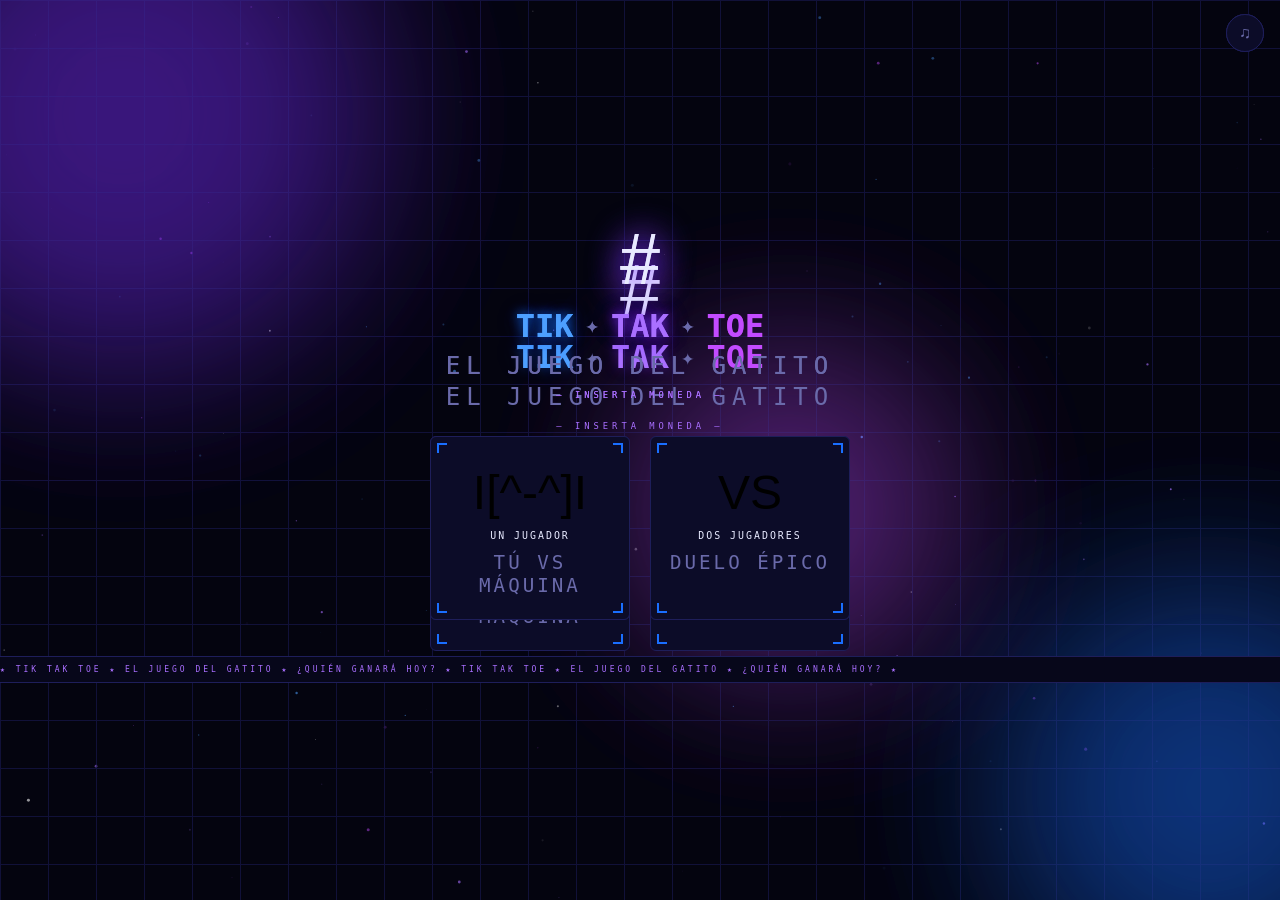
==== commit 7b0b843c: "Remove ticker from index.html Removed ticker section from the HTML." ====
--- a/TikTakToe/index.html
+++ b/TikTakToe/index.html
@@ -63,12 +63,6 @@
           <div class="mc-title">DOS JUGADORES</div>
           <div class="mc-sub">DUELO ÉPICO</div>
         </button>
-      </div>
-
-      <div class="ticker-wrap">
-        <div class="ticker">
-          <span>★ TIK TAK TOE ★ EL JUEGO DEL GATITO ★ ¿QUIÉN GANARÁ HOY? ★ TIK TAK TOE ★ EL JUEGO DEL GATITO ★ ¿QUIÉN GANARÁ HOY? ★ </span>
-        </div>
       </div>
     </div>
   </div>
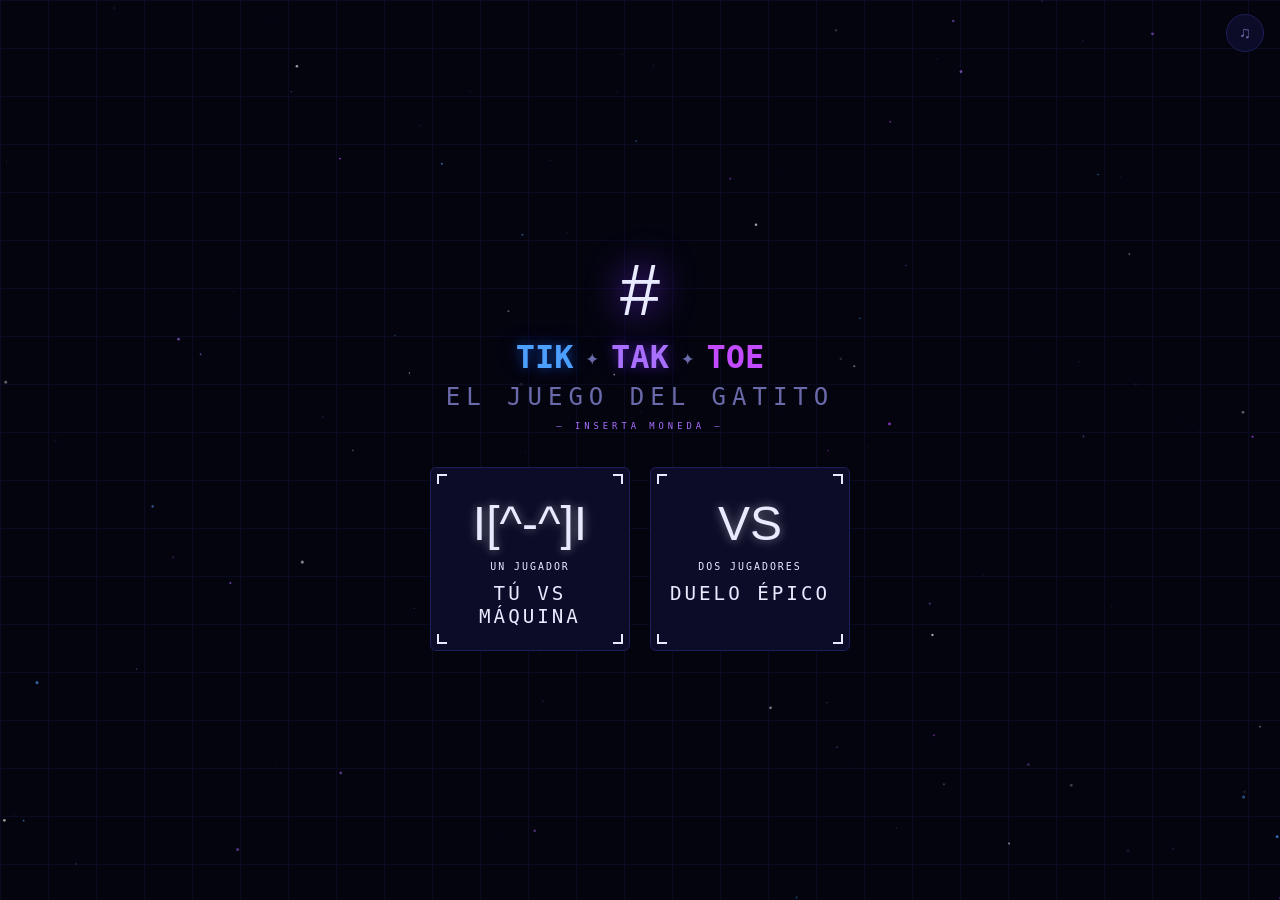
==== commit 00e03650: "Update index.html" ====
--- a/TikTakToe/index.html
+++ b/TikTakToe/index.html
@@ -11,26 +11,15 @@
 </head>
 <body>
 
-  <!-- BACKGROUND LAYERS -->
   <canvas id="stars"></canvas>
   <div class="bg-grid"></div>
-  <div class="bg-orbs">
-    <div class="orb orb1"></div>
-    <div class="orb orb2"></div>
-    <div class="orb orb3"></div>
-  </div>
-
-  <!-- AUDIO TOGGLE -->
+
   <button id="audio-toggle" class="audio-btn" title="Alternar música">♫</button>
 
-  <!-- SPEECH BUBBLE -->
   <div id="speech-bubble" class="speech-bubble hidden">
     <span id="speech-text"></span>
   </div>
 
-  <!-- ═══════════════════════════════════
-       SCREEN 1 — MENÚ PRINCIPAL
-       ═══════════════════════════════════ -->
   <div id="s-menu" class="screen active">
     <div class="menu-wrap">
 
@@ -64,17 +53,14 @@
           <div class="mc-sub">DUELO ÉPICO</div>
         </button>
       </div>
-    </div>
-  </div>
-
-  <!-- ═══════════════════════════════════
-       SCREEN 2 — REGISTRO DE NOMBRE
-       ═══════════════════════════════════ -->
+
+    </div>
+  </div>
+
   <div id="s-register" class="screen">
     <div class="register-wrap">
       <div class="reg-hdr">ELIGE TU APODO</div>
 
-      <!-- SOLO FORM -->
       <div id="reg-solo" class="reg-form hidden">
         <div class="reg-avatar">#</div>
         <div class="reg-field-lbl">TU APODO</div>
@@ -86,7 +72,6 @@
         <button class="next-btn" id="btn-reg-solo">SIGUIENTE <span class="arr">▶▶</span></button>
       </div>
 
-      <!-- DUO FORM -->
       <div id="reg-duo" class="reg-form hidden">
         <div class="duo-row">
           <div class="duo-side">
@@ -114,9 +99,6 @@
     </div>
   </div>
 
-  <!-- ═══════════════════════════════════
-       SCREEN 3 — LOBBY
-       ═══════════════════════════════════ -->
   <div id="s-lobby" class="screen">
     <div class="lobby-wrap">
       <div class="lobby-title">LISTO PARA EL DUELO</div>
@@ -151,13 +133,9 @@
     </div>
   </div>
 
-  <!-- ═══════════════════════════════════
-       SCREEN 4 — JUEGO
-       ═══════════════════════════════════ -->
   <div id="s-game" class="screen">
     <div class="game-wrap">
 
-      <!-- SCOREBOARD -->
       <div class="scoreboard">
         <div class="sb-card" id="sbc-left">
           <div class="sb-sym x-clr">✖</div>
@@ -176,20 +154,16 @@
         </div>
       </div>
 
-      <!-- TURN BAR -->
       <div class="turn-bar">
         <div class="turn-led" id="turn-led"></div>
         <div class="turn-txt" id="turn-txt">PREPARANDO...</div>
       </div>
 
-      <!-- BOARD -->
       <div class="board-shell">
-        <!-- Column labels -->
         <div class="col-labels">
           <span></span><span>1</span><span>2</span><span>3</span>
         </div>
         <div class="board-inner">
-          <!-- Row labels -->
           <div class="row-labels">
             <span>A</span><span>B</span><span>C</span>
           </div>
@@ -210,12 +184,10 @@
         </div>
       </div>
 
-      <!-- COUNTDOWN OVERLAY (over board) -->
       <div id="cd-overlay" class="cd-overlay hidden">
         <div class="cd-num" id="cd-num">3</div>
       </div>
 
-      <!-- GAME BUTTONS -->
       <div class="game-actions">
         <button class="g-btn primary" id="btn-next" disabled>SIGUIENTE RONDA ▶</button>
         <button class="g-btn ghost"   id="btn-home">MENU</button>
@@ -224,9 +196,6 @@
     </div>
   </div>
 
-  <!-- ═══════════════════════════════════
-       MODAL RESULTADO
-       ═══════════════════════════════════ -->
   <div id="modal" class="modal hidden">
     <div class="modal-box">
       <div class="modal-emoji" id="m-emoji">T[^.^]T</div>
@@ -242,503 +211,3 @@
   <script src="game.js"></script>
 </body>
 </html>
-<!DOCTYPE html>
-<html lang="es">
-<head>
-  <meta charset="UTF-8" />
-  <meta name="viewport" content="width=device-width, initial-scale=1.0" />
-  <title>TIK TAK TOE</title>
-  <link rel="preconnect" href="https://fonts.googleapis.com" />
-  <link rel="preconnect" href="https://fonts.gstatic.com" crossorigin />
-  <link href="https://fonts.googleapis.com/css2?family=Press+Start+2P&family=VT323:wght@400&family=Rajdhani:wght@300;600;700&display=swap" rel="stylesheet" />
-  <link rel="stylesheet" href="style.css" />
-</head>
-<body>
-
-  <!-- BACKGROUND LAYERS -->
-  <canvas id="stars"></canvas>
-  <div class="bg-grid"></div>
-  <div class="bg-orbs">
-    <div class="orb orb1"></div>
-    <div class="orb orb2"></div>
-    <div class="orb orb3"></div>
-  </div>
-
-  <!-- AUDIO TOGGLE -->
-  <button id="audio-toggle" class="audio-btn" title="Alternar música">♫</button>
-
-  <!-- SPEECH BUBBLE -->
-  <div id="speech-bubble" class="speech-bubble hidden">
-    <span id="speech-text"></span>
-  </div>
-
-  <!-- ═══════════════════════════════════
-       SCREEN 1 — MENÚ PRINCIPAL
-       ═══════════════════════════════════ -->
-  <div id="s-menu" class="screen active">
-    <div class="menu-wrap">
-
-      <div class="title-block">
-        <div class="title-cat">#</div>
-        <h1 class="title-arcade">
-          <span class="ta-t">TIK</span><span class="ta-sep">✦</span><span class="ta-k">TAK</span><span class="ta-sep">✦</span><span class="ta-e">TOE</span>
-        </h1>
-        <p class="title-sub">EL JUEGO DEL GATITO</p>
-        <p class="title-blink">— INSERTA MONEDA —</p>
-      </div>
-
-      <div class="mode-grid">
-        <button class="mode-card" id="btn-solo">
-          <div class="mc-deco top-left"></div>
-          <div class="mc-deco top-right"></div>
-          <div class="mc-deco bot-left"></div>
-          <div class="mc-deco bot-right"></div>
-          <div class="mc-icon">I[^-^]I</div>
-          <div class="mc-title">UN JUGADOR</div>
-          <div class="mc-sub">TÚ VS MÁQUINA</div>
-        </button>
-
-        <button class="mode-card" id="btn-duo">
-          <div class="mc-deco top-left"></div>
-          <div class="mc-deco top-right"></div>
-          <div class="mc-deco bot-left"></div>
-          <div class="mc-deco bot-right"></div>
-          <div class="mc-icon">VS</div>
-          <div class="mc-title">DOS JUGADORES</div>
-          <div class="mc-sub">DUELO ÉPICO</div>
-        </button>
-      </div>
-
-      <div class="ticker-wrap">
-        <div class="ticker">
-          <span>★ TIK TAK TOE ★ EL JUEGO DEL GATITO ★ ¿QUIÉN GANARÁ HOY? ★ TIK TAK TOE ★ EL JUEGO DEL GATITO ★ ¿QUIÉN GANARÁ HOY? ★ </span>
-        </div>
-      </div>
-    </div>
-  </div>
-
-  <!-- ═══════════════════════════════════
-       SCREEN 2 — REGISTRO DE NOMBRE
-       ═══════════════════════════════════ -->
-  <div id="s-register" class="screen">
-    <div class="register-wrap">
-      <div class="reg-hdr">ELIGE TU APODO</div>
-
-      <!-- SOLO FORM -->
-      <div id="reg-solo" class="reg-form hidden">
-        <div class="reg-avatar">#</div>
-        <div class="reg-field-lbl">TU APODO</div>
-        <div class="reg-input-wrap">
-          <input id="inp-p1" class="reg-input" type="text" maxlength="14"
-                 placeholder="ESCRIBE AQUÍ..." autocomplete="off" spellcheck="false" />
-        </div>
-        <div class="reg-hint">PON TU APODO COMO QUIERAS</div>
-        <button class="next-btn" id="btn-reg-solo">SIGUIENTE <span class="arr">▶▶</span></button>
-      </div>
-
-      <!-- DUO FORM -->
-      <div id="reg-duo" class="reg-form hidden">
-        <div class="duo-row">
-          <div class="duo-side">
-            <div class="reg-avatar x-clr">✖</div>
-            <div class="reg-field-lbl">JUGADOR 1</div>
-            <div class="reg-input-wrap x-wrap">
-              <input id="inp-p1d" class="reg-input x-inp" type="text" maxlength="12"
-                     placeholder="APODO P1..." autocomplete="off" spellcheck="false" />
-            </div>
-          </div>
-          <div class="duo-vs">VS</div>
-          <div class="duo-side">
-            <div class="reg-avatar o-clr">⊙</div>
-            <div class="reg-field-lbl">JUGADOR 2</div>
-            <div class="reg-input-wrap o-wrap">
-              <input id="inp-p2d" class="reg-input o-inp" type="text" maxlength="12"
-                     placeholder="APODO P2..." autocomplete="off" spellcheck="false" />
-            </div>
-          </div>
-        </div>
-        <button class="next-btn" id="btn-reg-duo">SIGUIENTE <span class="arr">--></span></button>
-      </div>
-
-      <button class="back-link" id="btn-back-reg">← VOLVER AL MENU</button>
-    </div>
-  </div>
-
-  <!-- ═══════════════════════════════════
-       SCREEN 3 — LOBBY
-       ═══════════════════════════════════ -->
-  <div id="s-lobby" class="screen">
-    <div class="lobby-wrap">
-      <div class="lobby-title">LISTO PARA EL DUELO</div>
-
-      <div class="lobby-vs">
-        <div class="lv-player x-side">
-          <div class="lv-sym x-clr">✖</div>
-          <div class="lv-name" id="lob-p1">JUGADOR 1</div>
-        </div>
-        <div class="lv-middle">
-          <div class="lv-vs">VS</div>
-          <div class="lv-cat">#</div>
-        </div>
-        <div class="lv-player o-side">
-          <div class="lv-sym o-clr">⊙</div>
-          <div class="lv-name" id="lob-p2">MÁQUINA</div>
-        </div>
-      </div>
-
-      <div class="lobby-rules">
-        <div class="lr-item"><span>X/O</span>Alinea 3 seguidos para ganar</div>
-        <div class="lr-item"><span>[/]</span>El turno inicial es aleatorio</div>
-        <div class="lr-item"><span>[A+]</span>Puntaje acumulado en la sesión</div>
-      </div>
-
-      <button class="start-btn" id="btn-launch">
-        <span>¡INICIAR JUEGO!</span>
-        <div class="start-ring"></div>
-      </button>
-
-      <button class="back-link" id="btn-back-lobby">← VOLVER</button>
-    </div>
-  </div>
-
-  <!-- ═══════════════════════════════════
-       SCREEN 4 — JUEGO
-       ═══════════════════════════════════ -->
-  <div id="s-game" class="screen">
-    <div class="game-wrap">
-
-      <!-- SCOREBOARD -->
-      <div class="scoreboard">
-        <div class="sb-card" id="sbc-left">
-          <div class="sb-sym x-clr">✖</div>
-          <div class="sb-name" id="sb-name-l">P1</div>
-          <div class="sb-pts" id="sb-pts-l">0</div>
-        </div>
-        <div class="sb-mid">
-          <div class="sb-draw-lbl">EMPATES</div>
-          <div class="sb-draw-n" id="sb-draws">0</div>
-          <button class="sb-rst" id="btn-sb-reset" title="Reiniciar puntaje">↺</button>
-        </div>
-        <div class="sb-card" id="sbc-right">
-          <div class="sb-sym o-clr">⊙</div>
-          <div class="sb-name" id="sb-name-r">P2</div>
-          <div class="sb-pts" id="sb-pts-r">0</div>
-        </div>
-      </div>
-
-      <!-- TURN BAR -->
-      <div class="turn-bar">
-        <div class="turn-led" id="turn-led"></div>
-        <div class="turn-txt" id="turn-txt">PREPARANDO...</div>
-      </div>
-
-      <!-- BOARD -->
-      <div class="board-shell">
-        <!-- Column labels -->
-        <div class="col-labels">
-          <span></span><span>1</span><span>2</span><span>3</span>
-        </div>
-        <div class="board-inner">
-          <!-- Row labels -->
-          <div class="row-labels">
-            <span>A</span><span>B</span><span>C</span>
-          </div>
-          <div class="board" id="board">
-            <div class="cell" data-i="0" data-row="A" data-col="1"></div>
-            <div class="cell" data-i="1" data-row="A" data-col="2"></div>
-            <div class="cell" data-i="2" data-row="A" data-col="3"></div>
-            <div class="cell" data-i="3" data-row="B" data-col="1"></div>
-            <div class="cell" data-i="4" data-row="B" data-col="2"></div>
-            <div class="cell" data-i="5" data-row="B" data-col="3"></div>
-            <div class="cell" data-i="6" data-row="C" data-col="1"></div>
-            <div class="cell" data-i="7" data-row="C" data-col="2"></div>
-            <div class="cell" data-i="8" data-row="C" data-col="3"></div>
-            <svg class="win-svg" id="win-svg" viewBox="0 0 300 300">
-              <line id="win-line" x1="0" y1="0" x2="0" y2="0"/>
-            </svg>
-          </div>
-        </div>
-      </div>
-
-      <!-- COUNTDOWN OVERLAY (over board) -->
-      <div id="cd-overlay" class="cd-overlay hidden">
-        <div class="cd-num" id="cd-num">3</div>
-      </div>
-
-      <!-- GAME BUTTONS -->
-      <div class="game-actions">
-        <button class="g-btn primary" id="btn-next" disabled>SIGUIENTE RONDA ▶</button>
-        <button class="g-btn ghost"   id="btn-home">MENU</button>
-      </div>
-
-    </div>
-  </div>
-
-  <!-- ═══════════════════════════════════
-       MODAL RESULTADO
-       ═══════════════════════════════════ -->
-  <div id="modal" class="modal hidden">
-    <div class="modal-box">
-      <div class="modal-emoji" id="m-emoji">T[^.^]T</div>
-      <div class="modal-title" id="m-title">¡GANASTE!</div>
-      <div class="modal-sub"   id="m-sub">JUGADOR</div>
-      <div class="modal-actions">
-        <button class="g-btn primary" id="m-btn-next">SIGUIENTE RONDA</button>
-        <button class="g-btn ghost"   id="m-btn-menu">MENÚ PRINCIPAL</button>
-      </div>
-    </div>
-  </div>
-
-  <script src="game.js"></script>
-</body>
-</html>
-<!DOCTYPE html>
-<html lang="es">
-<head>
-  <meta charset="UTF-8" />
-  <meta name="viewport" content="width=device-width, initial-scale=1.0" />
-  <title>TIK TAK TOE</title>
-  <link rel="preconnect" href="https://fonts.googleapis.com" />
-  <link rel="preconnect" href="https://fonts.gstatic.com" crossorigin />
-  <link href="https://fonts.googleapis.com/css2?family=Press+Start+2P&family=VT323:wght@400&family=Rajdhani:wght@300;600;700&display=swap" rel="stylesheet" />
-  <link rel="stylesheet" href="style.css" />
-</head>
-<body>
-
-  <!-- BACKGROUND LAYERS -->
-  <canvas id="stars"></canvas>
-  <div class="bg-grid"></div>
-  <div class="bg-orbs">
-    <div class="orb orb1"></div>
-    <div class="orb orb2"></div>
-    <div class="orb orb3"></div>
-  </div>
-
-  <!-- AUDIO TOGGLE -->
-  <button id="audio-toggle" class="audio-btn" title="Alternar música">♫</button>
-
-  <!-- SPEECH BUBBLE -->
-  <div id="speech-bubble" class="speech-bubble hidden">
-    <span id="speech-text"></span>
-  </div>
-
-  <!-- ═══════════════════════════════════
-       SCREEN 1 — MENÚ PRINCIPAL
-       ═══════════════════════════════════ -->
-  <div id="s-menu" class="screen active">
-    <div class="menu-wrap">
-
-      <div class="title-block">
-        <div class="title-cat">#</div>
-        <h1 class="title-arcade">
-          <span class="ta-t">TIK</span><span class="ta-sep">✦</span><span class="ta-k">TAK</span><span class="ta-sep">✦</span><span class="ta-e">TOE</span>
-        </h1>
-        <p class="title-sub">EL JUEGO DEL GATITO</p>
-        <p class="title-blink">— INSERTA MONEDA —</p>
-      </div>
-
-      <div class="mode-grid">
-        <button class="mode-card" id="btn-solo">
-          <div class="mc-deco top-left"></div>
-          <div class="mc-deco top-right"></div>
-          <div class="mc-deco bot-left"></div>
-          <div class="mc-deco bot-right"></div>
-          <div class="mc-icon">I[^-^]I</div>
-          <div class="mc-title">UN JUGADOR</div>
-          <div class="mc-sub">TÚ VS MÁQUINA</div>
-        </button>
-
-        <button class="mode-card" id="btn-duo">
-          <div class="mc-deco top-left"></div>
-          <div class="mc-deco top-right"></div>
-          <div class="mc-deco bot-left"></div>
-          <div class="mc-deco bot-right"></div>
-          <div class="mc-icon">VS</div>
-          <div class="mc-title">DOS JUGADORES</div>
-          <div class="mc-sub">DUELO ÉPICO</div>
-        </button>
-      </div>
-
-      <div class="ticker-wrap">
-        <div class="ticker">
-          <span>★ TIK TAK TOE ★ EL JUEGO DEL GATITO ★ ¿QUIÉN GANARÁ HOY? ★ TIK TAK TOE ★ EL JUEGO DEL GATITO ★ ¿QUIÉN GANARÁ HOY? ★ </span>
-        </div>
-      </div>
-    </div>
-  </div>
-
-  <!-- ═══════════════════════════════════
-       SCREEN 2 — REGISTRO DE NOMBRE
-       ═══════════════════════════════════ -->
-  <div id="s-register" class="screen">
-    <div class="register-wrap">
-      <div class="reg-hdr">ELIGE TU APODO</div>
-
-      <!-- SOLO FORM -->
-      <div id="reg-solo" class="reg-form hidden">
-        <div class="reg-avatar">#</div>
-        <div class="reg-field-lbl">TU APODO</div>
-        <div class="reg-input-wrap">
-          <input id="inp-p1" class="reg-input" type="text" maxlength="14"
-                 placeholder="ESCRIBE AQUÍ..." autocomplete="off" spellcheck="false" />
-        </div>
-        <div class="reg-hint">PON TU APODO COMO QUIERAS</div>
-        <button class="next-btn" id="btn-reg-solo">SIGUIENTE <span class="arr">▶▶</span></button>
-      </div>
-
-      <!-- DUO FORM -->
-      <div id="reg-duo" class="reg-form hidden">
-        <div class="duo-row">
-          <div class="duo-side">
-            <div class="reg-avatar x-clr">✖</div>
-            <div class="reg-field-lbl">JUGADOR 1</div>
-            <div class="reg-input-wrap x-wrap">
-              <input id="inp-p1d" class="reg-input x-inp" type="text" maxlength="12"
-                     placeholder="APODO P1..." autocomplete="off" spellcheck="false" />
-            </div>
-          </div>
-          <div class="duo-vs">VS</div>
-          <div class="duo-side">
-            <div class="reg-avatar o-clr">⊙</div>
-            <div class="reg-field-lbl">JUGADOR 2</div>
-            <div class="reg-input-wrap o-wrap">
-              <input id="inp-p2d" class="reg-input o-inp" type="text" maxlength="12"
-                     placeholder="APODO P2..." autocomplete="off" spellcheck="false" />
-            </div>
-          </div>
-        </div>
-        <button class="next-btn" id="btn-reg-duo">SIGUIENTE <span class="arr">--></span></button>
-      </div>
-
-      <button class="back-link" id="btn-back-reg">← VOLVER AL MENU</button>
-    </div>
-  </div>
-
-  <!-- ═══════════════════════════════════
-       SCREEN 3 — LOBBY
-       ═══════════════════════════════════ -->
-  <div id="s-lobby" class="screen">
-    <div class="lobby-wrap">
-      <div class="lobby-title">LISTO PARA EL DUELO</div>
-
-      <div class="lobby-vs">
-        <div class="lv-player x-side">
-          <div class="lv-sym x-clr">✖</div>
-          <div class="lv-name" id="lob-p1">JUGADOR 1</div>
-        </div>
-        <div class="lv-middle">
-          <div class="lv-vs">VS</div>
-          <div class="lv-cat">#</div>
-        </div>
-        <div class="lv-player o-side">
-          <div class="lv-sym o-clr">⊙</div>
-          <div class="lv-name" id="lob-p2">MÁQUINA</div>
-        </div>
-      </div>
-
-      <div class="lobby-rules">
-        <div class="lr-item"><span>X/O</span>Alinea 3 seguidos para ganar</div>
-        <div class="lr-item"><span>[/]</span>El turno inicial es aleatorio</div>
-        <div class="lr-item"><span>[A+]</span>Puntaje acumulado en la sesión</div>
-      </div>
-
-      <button class="start-btn" id="btn-launch">
-        <span>¡INICIAR JUEGO!</span>
-        <div class="start-ring"></div>
-      </button>
-
-      <button class="back-link" id="btn-back-lobby">← VOLVER</button>
-    </div>
-  </div>
-
-  <!-- ═══════════════════════════════════
-       SCREEN 4 — JUEGO
-       ═══════════════════════════════════ -->
-  <div id="s-game" class="screen">
-    <div class="game-wrap">
-
-      <!-- SCOREBOARD -->
-      <div class="scoreboard">
-        <div class="sb-card" id="sbc-left">
-          <div class="sb-sym x-clr">✖</div>
-          <div class="sb-name" id="sb-name-l">P1</div>
-          <div class="sb-pts" id="sb-pts-l">0</div>
-        </div>
-        <div class="sb-mid">
-          <div class="sb-draw-lbl">EMPATES</div>
-          <div class="sb-draw-n" id="sb-draws">0</div>
-          <button class="sb-rst" id="btn-sb-reset" title="Reiniciar puntaje">↺</button>
-        </div>
-        <div class="sb-card" id="sbc-right">
-          <div class="sb-sym o-clr">⊙</div>
-          <div class="sb-name" id="sb-name-r">P2</div>
-          <div class="sb-pts" id="sb-pts-r">0</div>
-        </div>
-      </div>
-
-      <!-- TURN BAR -->
-      <div class="turn-bar">
-        <div class="turn-led" id="turn-led"></div>
-        <div class="turn-txt" id="turn-txt">PREPARANDO...</div>
-      </div>
-
-      <!-- BOARD -->
-      <div class="board-shell">
-        <!-- Column labels -->
-        <div class="col-labels">
-          <span></span><span>1</span><span>2</span><span>3</span>
-        </div>
-        <div class="board-inner">
-          <!-- Row labels -->
-          <div class="row-labels">
-            <span>A</span><span>B</span><span>C</span>
-          </div>
-          <div class="board" id="board">
-            <div class="cell" data-i="0" data-row="A" data-col="1"></div>
-            <div class="cell" data-i="1" data-row="A" data-col="2"></div>
-            <div class="cell" data-i="2" data-row="A" data-col="3"></div>
-            <div class="cell" data-i="3" data-row="B" data-col="1"></div>
-            <div class="cell" data-i="4" data-row="B" data-col="2"></div>
-            <div class="cell" data-i="5" data-row="B" data-col="3"></div>
-            <div class="cell" data-i="6" data-row="C" data-col="1"></div>
-            <div class="cell" data-i="7" data-row="C" data-col="2"></div>
-            <div class="cell" data-i="8" data-row="C" data-col="3"></div>
-            <svg class="win-svg" id="win-svg" viewBox="0 0 300 300">
-              <line id="win-line" x1="0" y1="0" x2="0" y2="0"/>
-            </svg>
-          </div>
-        </div>
-      </div>
-
-      <!-- COUNTDOWN OVERLAY (over board) -->
-      <div id="cd-overlay" class="cd-overlay hidden">
-        <div class="cd-num" id="cd-num">3</div>
-      </div>
-
-      <!-- GAME BUTTONS -->
-      <div class="game-actions">
-        <button class="g-btn primary" id="btn-next" disabled>SIGUIENTE RONDA ▶</button>
-        <button class="g-btn ghost"   id="btn-home">MENU</button>
-      </div>
-
-    </div>
-  </div>
-
-  <!-- ═══════════════════════════════════
-       MODAL RESULTADO
-       ═══════════════════════════════════ -->
-  <div id="modal" class="modal hidden">
-    <div class="modal-box">
-      <div class="modal-emoji" id="m-emoji">T[^.^]T</div>
-      <div class="modal-title" id="m-title">¡GANASTE!</div>
-      <div class="modal-sub"   id="m-sub">JUGADOR</div>
-      <div class="modal-actions">
-        <button class="g-btn primary" id="m-btn-next">SIGUIENTE RONDA</button>
-        <button class="g-btn ghost"   id="m-btn-menu">MENÚ PRINCIPAL</button>
-      </div>
-    </div>
-  </div>
-
-  <script src="game.js"></script>
-</body>
-</html>
--- a/TikTakToe/style.css
+++ b/TikTakToe/style.css
@@ -65,7 +65,7 @@
   pointer-events: none;
 }
 
-.bg-orbs { position: fixed; inset: 0; z-index: 1; pointer-events: none; overflow: hidden; }
+.bg-orbs { position: fixed; inset: 0; z-index: 1; pointer-events: none; overflow: hidden; display: none; }
 .orb {
   position: absolute;
   border-radius: 50%;
@@ -201,13 +201,13 @@
 .mode-card::before {
   content: '';
   position: absolute; inset: 0;
-  background: linear-gradient(135deg, var(--blue)10, var(--purple)10);
+  background: rgba(255, 255, 255, 0.05); 
   opacity: 0;
   transition: opacity .25s;
 }
 .mode-card:hover {
-  border-color: var(--blue);
-  box-shadow: var(--glow-blue);
+  border-color: var(--white);
+  box-shadow: 0 0 15px rgba(255, 255, 255, 0.3);
   transform: translateY(-4px);
 }
 .mode-card:hover::before { opacity: 1; }
@@ -217,7 +217,7 @@
 .mc-deco {
   position: absolute;
   width: 10px; height: 10px;
-  border-color: var(--blue);
+  border-color: var(--white); 
   border-style: solid;
 }
 .mc-deco.top-left  { top: 6px; left: 6px;  border-width: 2px 0 0 2px; }
@@ -225,7 +225,7 @@
 .mc-deco.bot-left  { bottom: 6px; left: 6px;  border-width: 0 0 2px 2px; }
 .mc-deco.bot-right { bottom: 6px; right: 6px; border-width: 0 2px 2px 0; }
 
-.mc-icon  { font-size: clamp(2rem, 7vw, 3rem); }
+.mc-icon  { font-size: clamp(2rem, 7vw, 3rem); color: var(--white); text-shadow: var(--glow-white); }
 .mc-title {
   font-family: var(--f-arcade);
   font-size: clamp(0.42rem, 1.8vw, 0.62rem);
@@ -236,7 +236,7 @@
 .mc-sub {
   font-family: var(--f-vt);
   font-size: clamp(0.9rem, 3vw, 1.2rem);
-  color: var(--white-dim);
+  color: var(--white);
   letter-spacing: 3px;
 }
 
